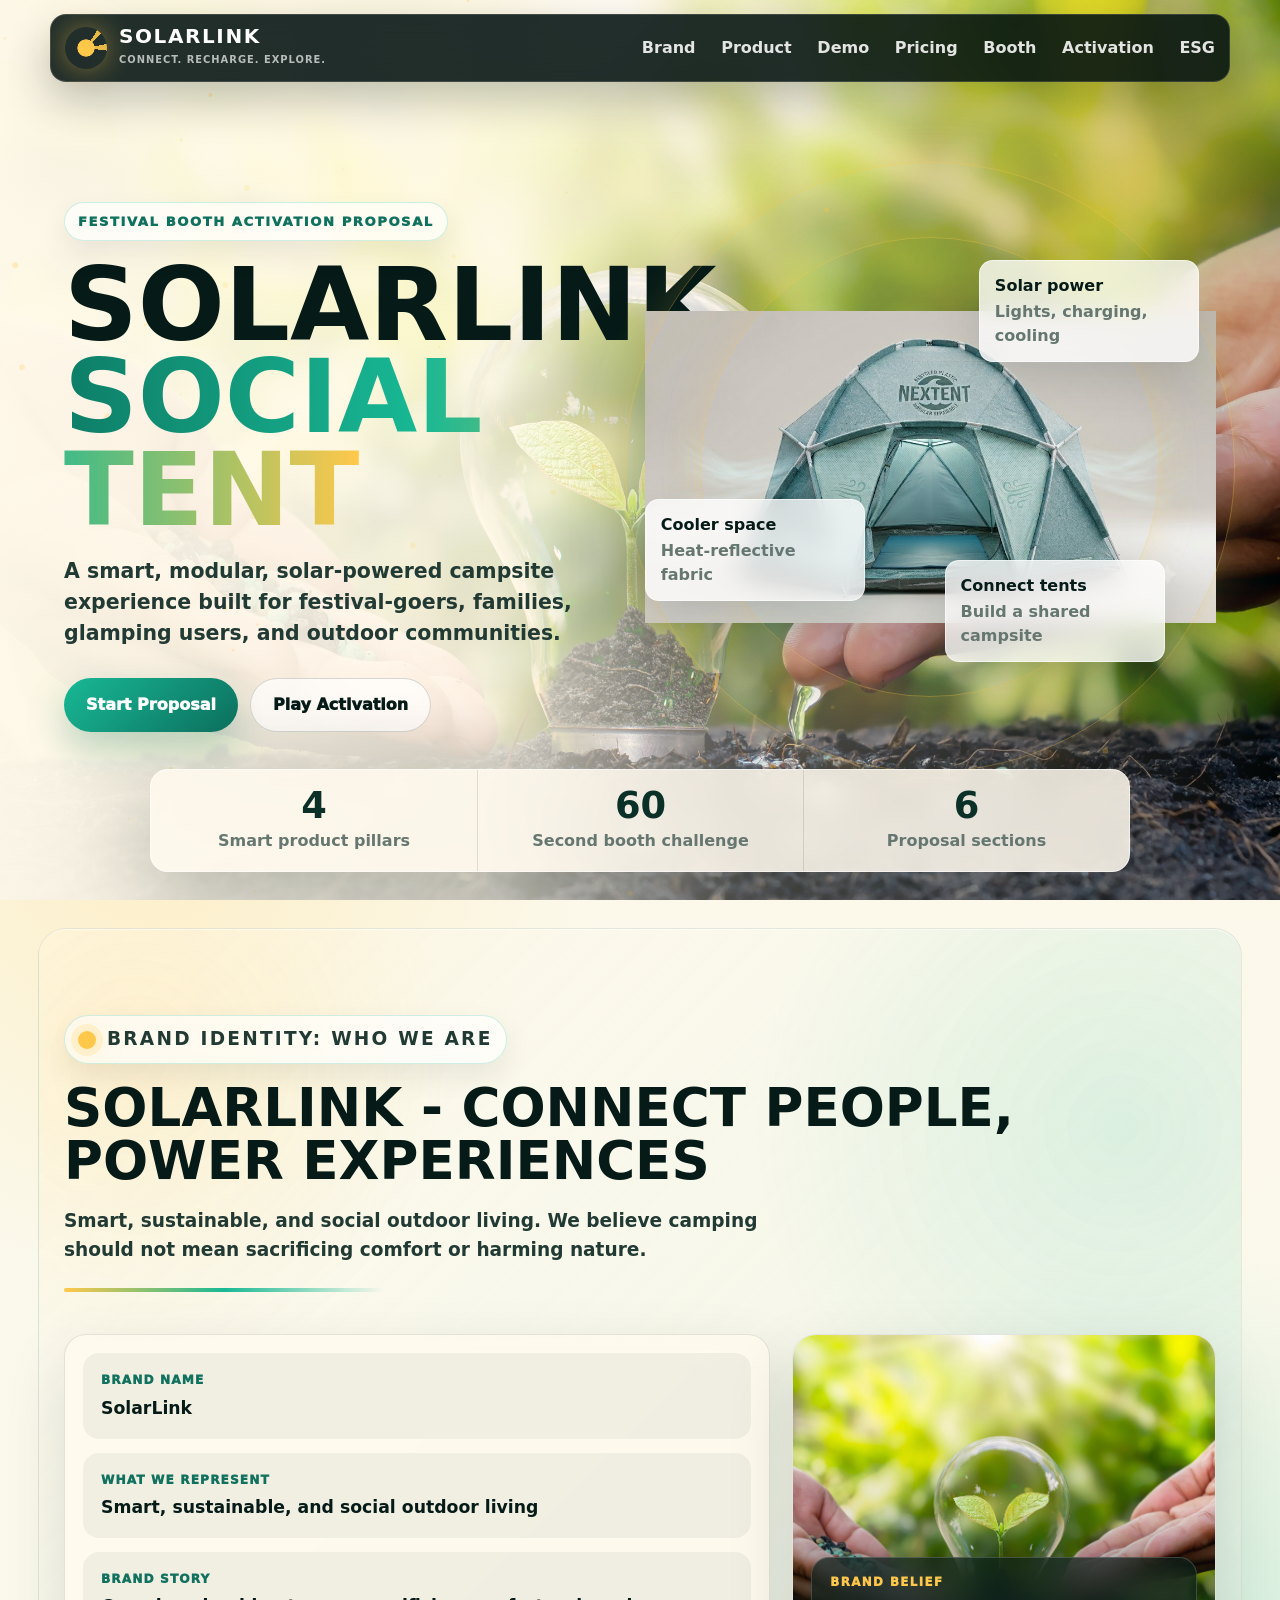
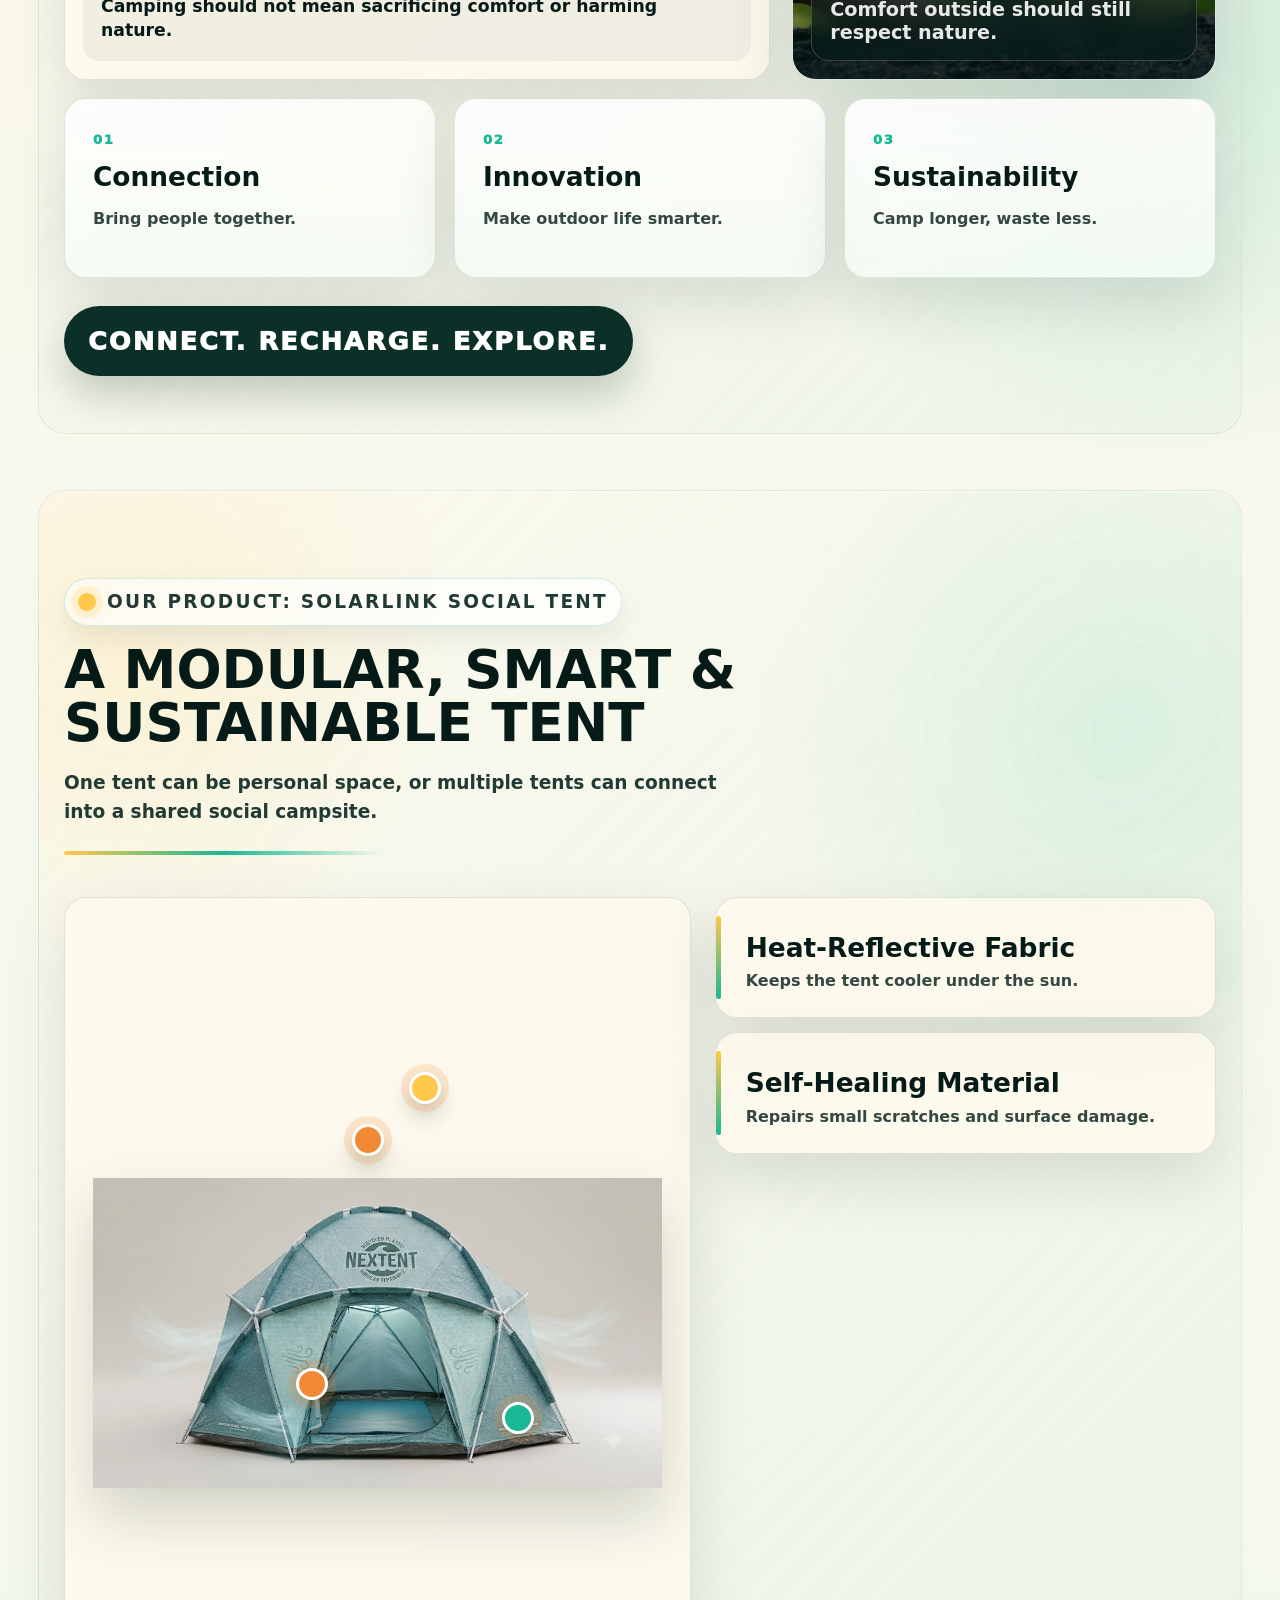
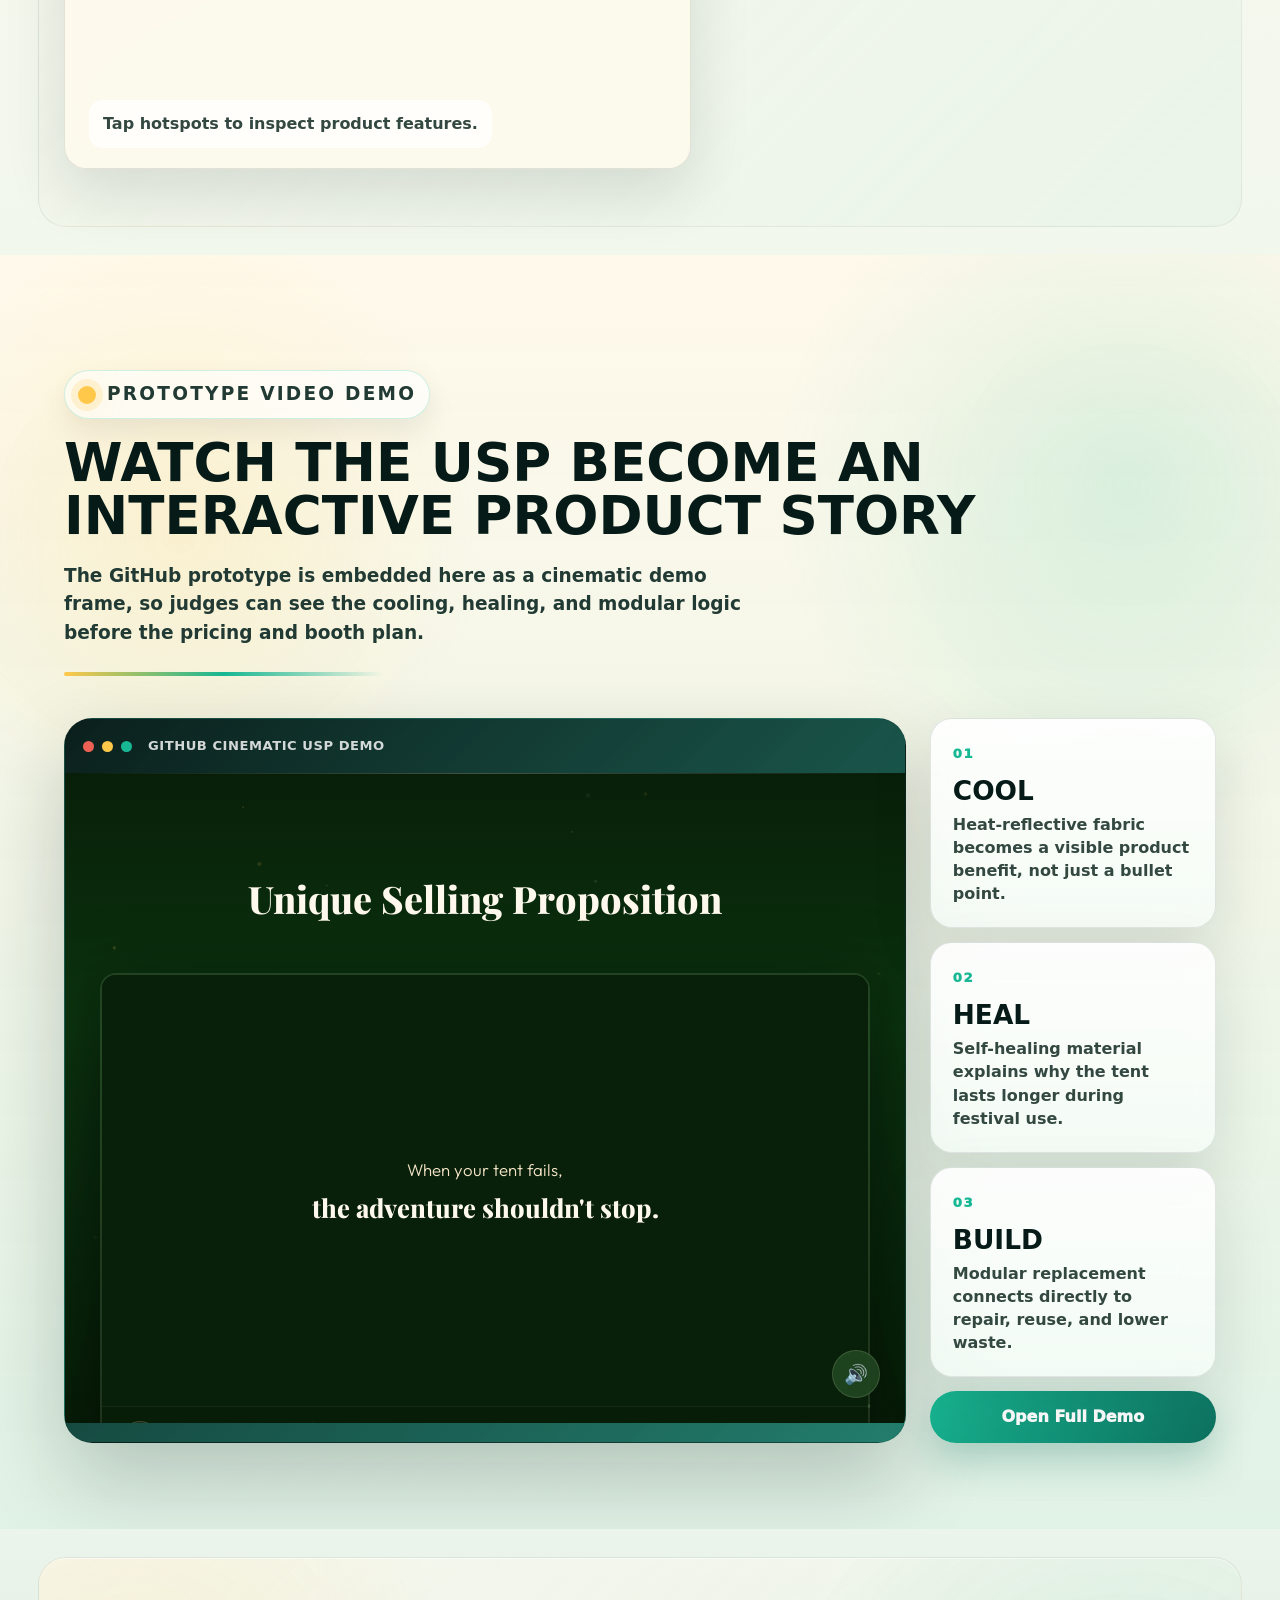
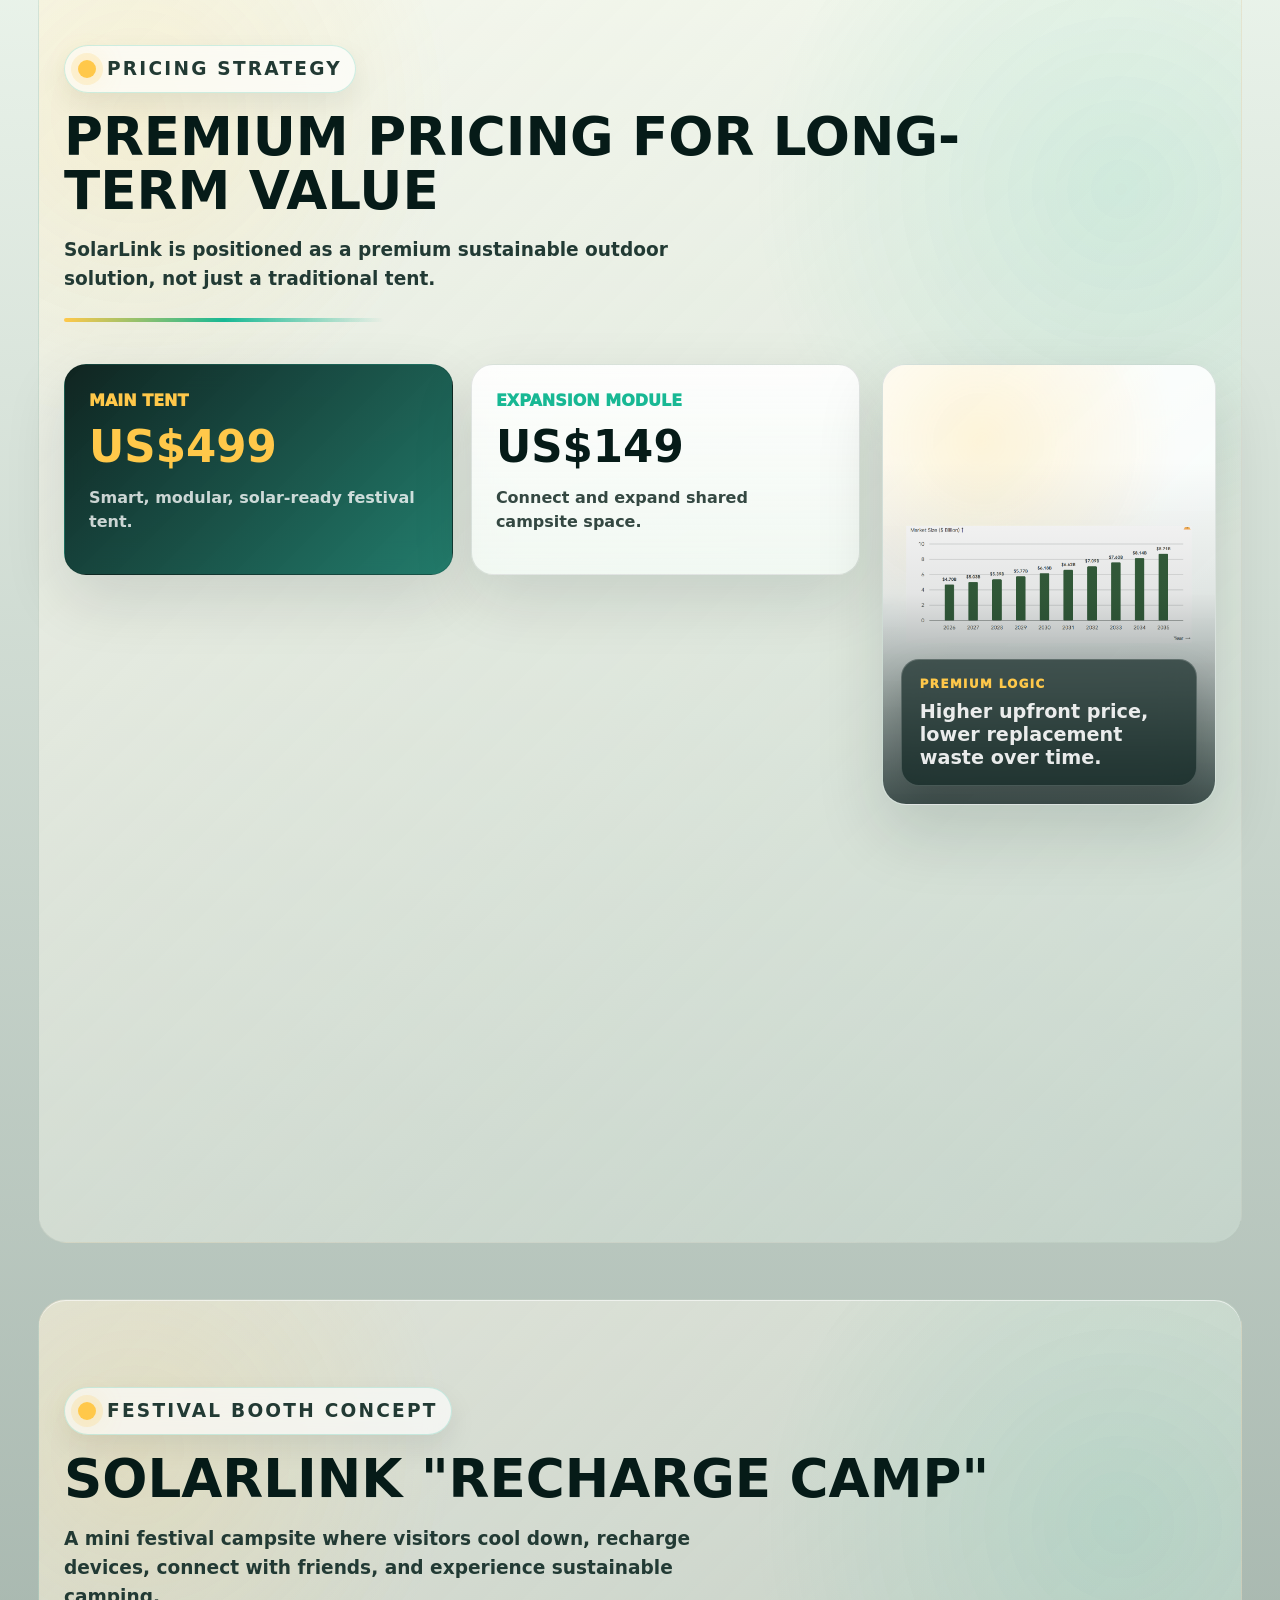
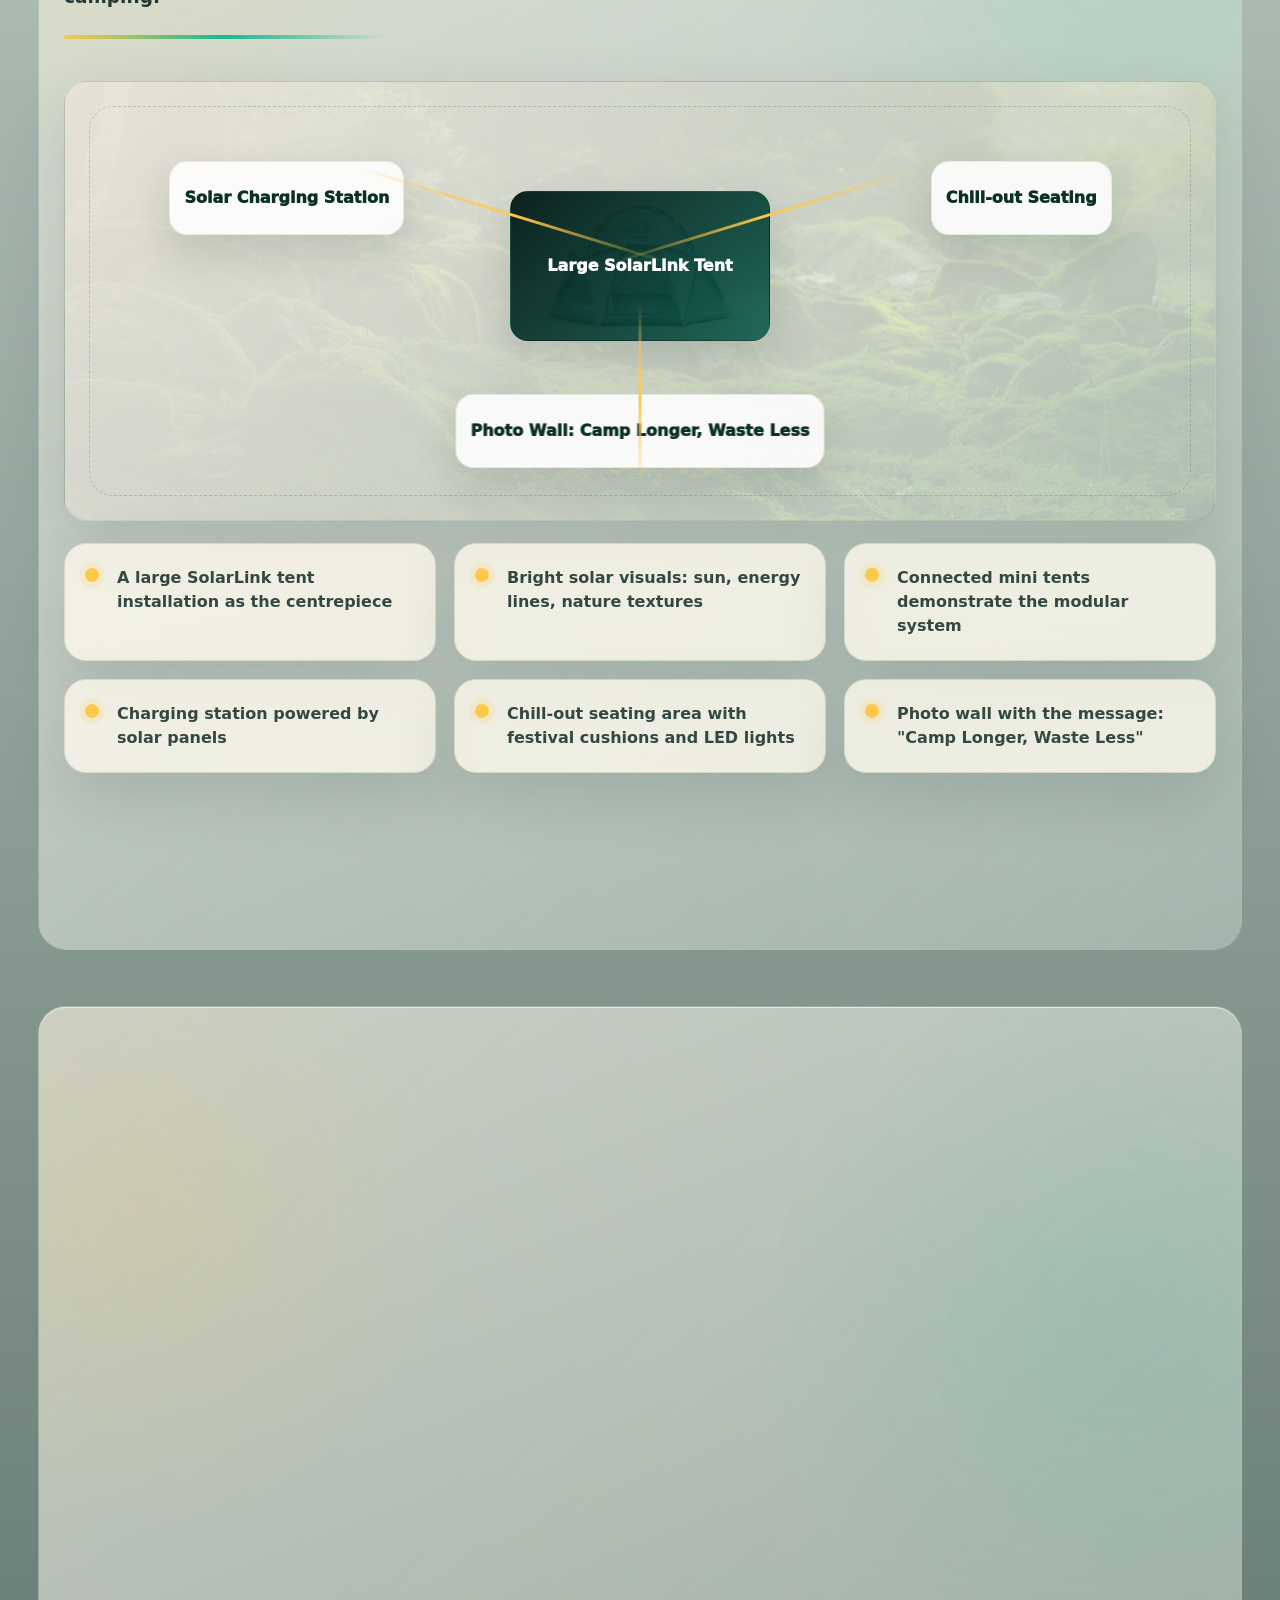
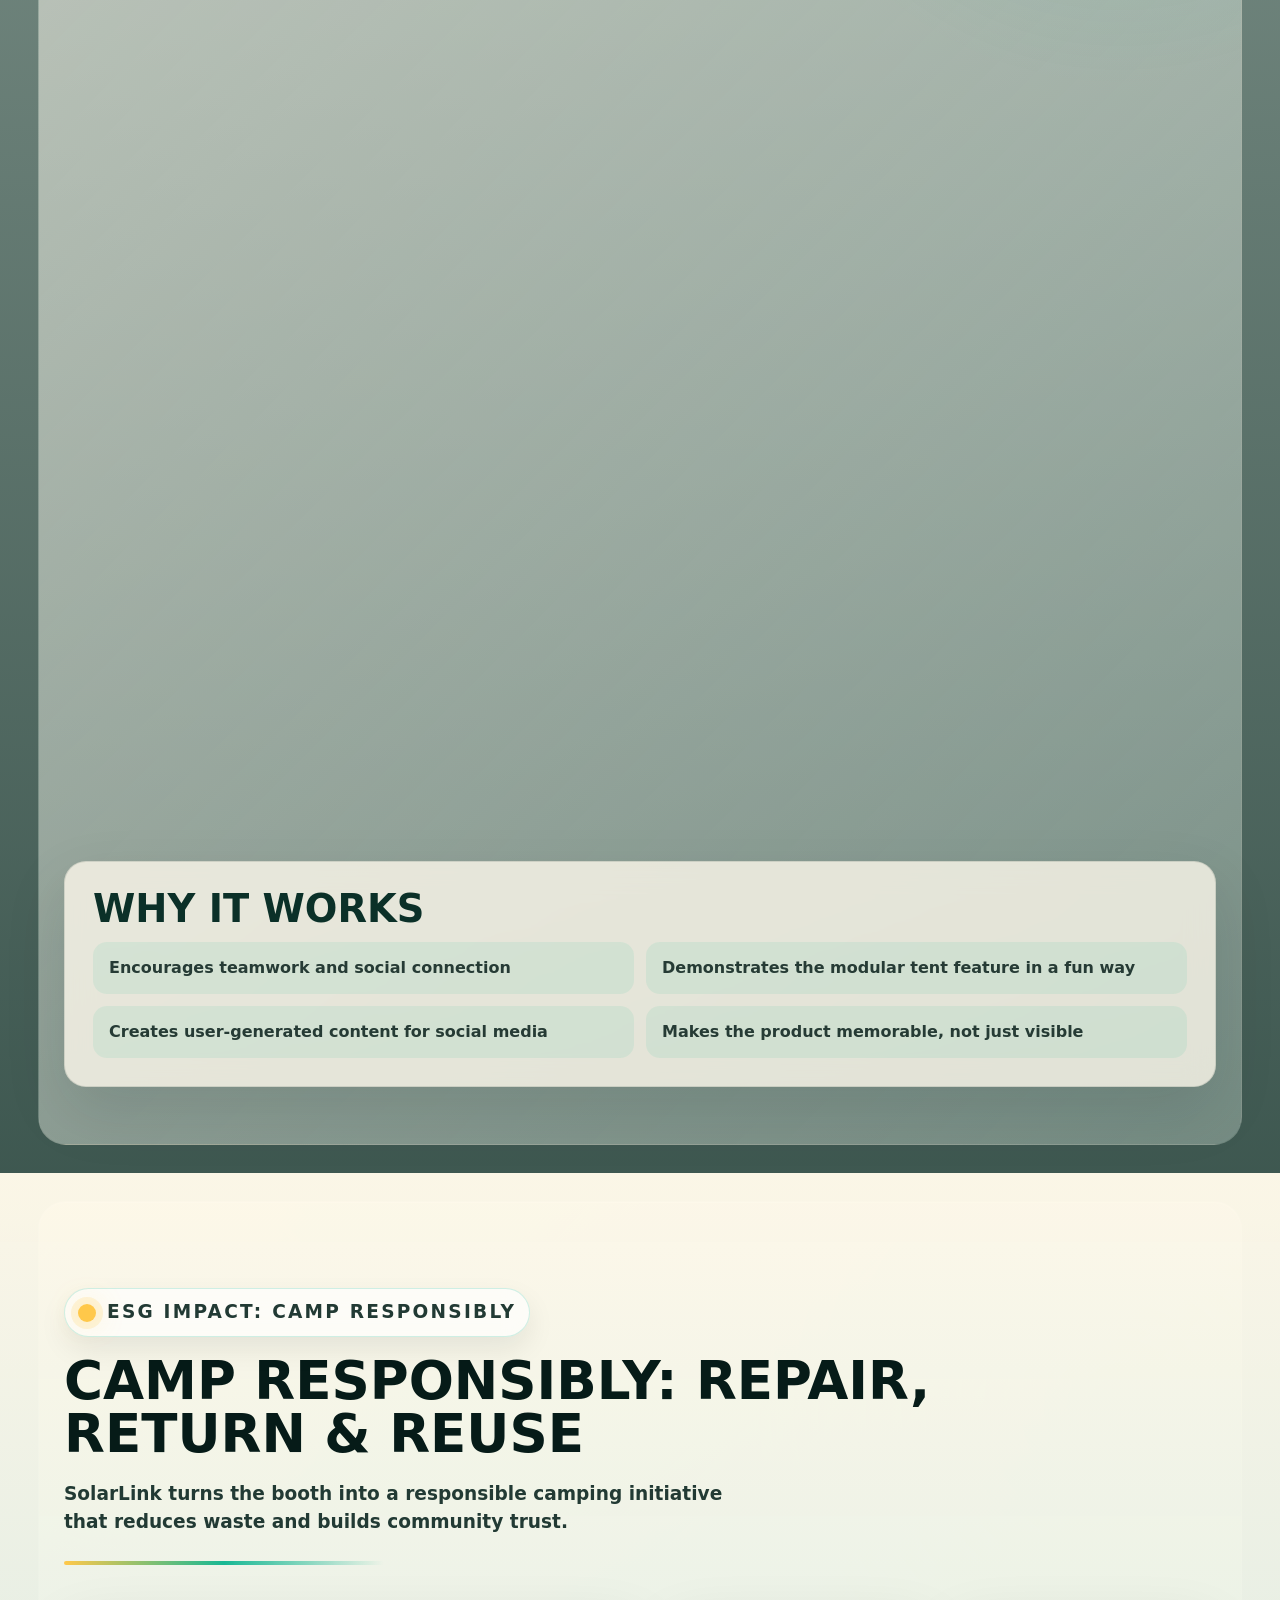
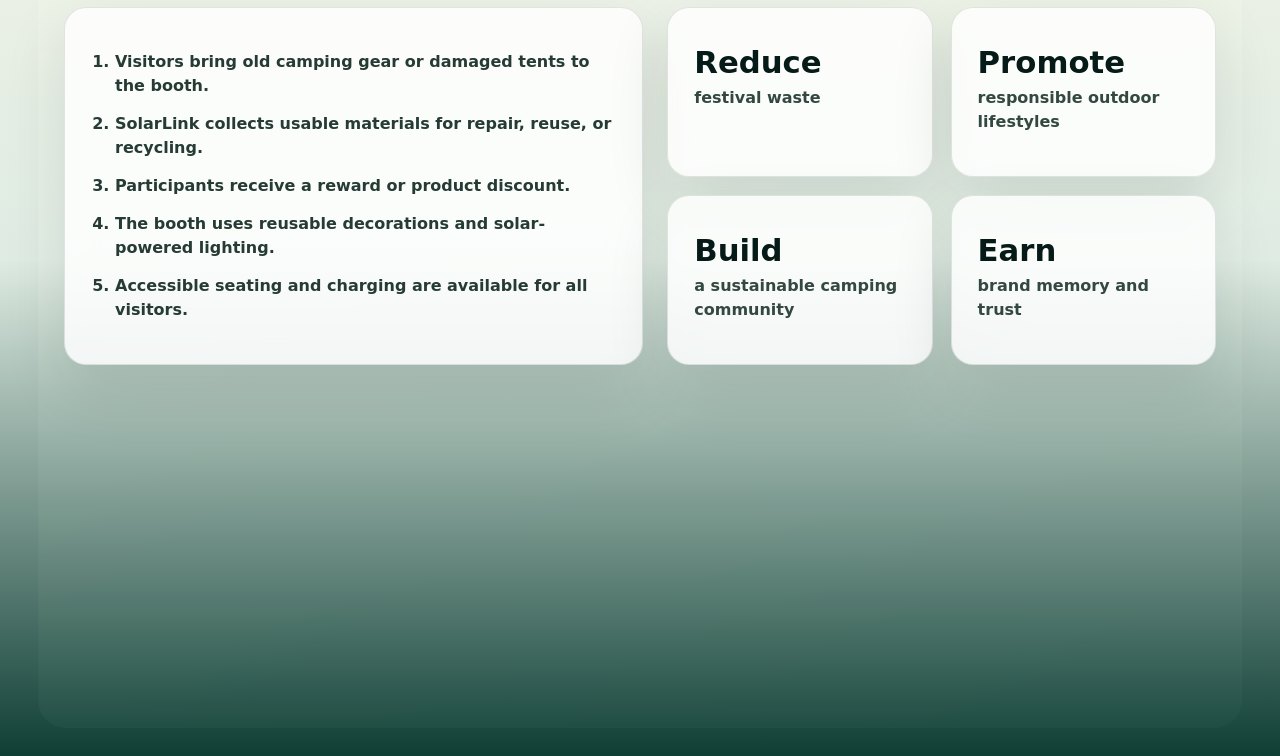
==== index.html @ 9a8213c4 "Initial SolarLink presentation site" ====
<!doctype html>
<html lang="en">
<head>
  <meta charset="UTF-8">
  <meta name="viewport" content="width=device-width, initial-scale=1.0">
  <title>SolarLink Social Tent | Festival Booth Activation Proposal</title>
  <link rel="stylesheet" href="solarlink.css">
</head>
<body>
  <canvas id="solarParticles" aria-hidden="true"></canvas>

  <header class="site-nav">
    <a class="brand" href="#hero" aria-label="SolarLink home">
      <span class="brand-mark" aria-hidden="true"></span>
      <span>
        <strong>SolarLink</strong>
        <small>Connect. Recharge. Explore.</small>
      </span>
    </a>
    <nav aria-label="Presentation sections">
      <a href="#brand">Brand</a>
      <a href="#product">Product</a>
      <a href="#demo">Demo</a>
      <a href="#pricing">Pricing</a>
      <a href="#booth">Booth</a>
      <a href="#activation">Activation</a>
      <a href="#impact">ESG</a>
    </nav>
  </header>

  <main>
    <section class="hero section-frame" id="hero">
      <div class="hero-bg" aria-hidden="true"></div>
      <div class="hero-content reveal">
        <p class="kicker">Festival Booth Activation Proposal</p>
        <h1>SOLARLINK<br><span>SOCIAL TENT</span></h1>
        <p class="hero-copy">A smart, modular, solar-powered campsite experience built for festival-goers, families, glamping users, and outdoor communities.</p>
        <div class="hero-actions">
          <a class="btn primary" href="#brand">Start Proposal</a>
          <a class="btn ghost" href="#activation">Play Activation</a>
        </div>
      </div>
      <div class="hero-visual reveal" aria-label="SolarLink tent visual">
        <img src="assets/nextent-hero.png" alt="Modular social tent">
        <div class="solar-ring ring-a"></div>
        <div class="solar-ring ring-b"></div>
        <div class="floating-card card-power"><strong>Solar power</strong><span>Lights, charging, cooling</span></div>
        <div class="floating-card card-social"><strong>Connect tents</strong><span>Build a shared campsite</span></div>
        <div class="floating-card card-cool"><strong>Cooler space</strong><span>Heat-reflective fabric</span></div>
      </div>
      <div class="hero-stats">
        <div><strong data-count="4">0</strong><span>Smart product pillars</span></div>
        <div><strong data-count="60">0</strong><span>Second booth challenge</span></div>
        <div><strong data-count="6">0</strong><span>Proposal sections</span></div>
      </div>
    </section>

    <section class="slide-section brand-section" id="brand">
      <div class="section-heading reveal">
        <p class="kicker">Brand Identity: Who We Are</p>
        <h2>SolarLink - Connect People, Power Experiences</h2>
        <p>Smart, sustainable, and social outdoor living. We believe camping should not mean sacrificing comfort or harming nature.</p>
      </div>
      <div class="brand-showcase">
        <div class="identity-panel glass-card reveal">
          <div><span>Brand name</span><strong>SolarLink</strong></div>
          <div><span>What we represent</span><strong>Smart, sustainable, and social outdoor living</strong></div>
          <div><span>Brand story</span><strong>Camping should not mean sacrificing comfort or harming nature.</strong></div>
        </div>
        <figure class="media-card brand-media reveal">
          <img src="assets/nextent-roadshow/image13.jpeg" alt="Hands holding a sustainable plant">
          <figcaption>
            <span>Brand belief</span>
            <strong>Comfort outside should still respect nature.</strong>
          </figcaption>
        </figure>
      </div>
      <div class="brand-grid">
        <article class="glass-card reveal">
          <span class="card-num">01</span>
          <h3>Connection</h3>
          <p>Bring people together.</p>
        </article>
        <article class="glass-card reveal">
          <span class="card-num">02</span>
          <h3>Innovation</h3>
          <p>Make outdoor life smarter.</p>
        </article>
        <article class="glass-card reveal">
          <span class="card-num">03</span>
          <h3>Sustainability</h3>
          <p>Camp longer, waste less.</p>
        </article>
      </div>
      <div class="tagline-band reveal">Connect. Recharge. Explore.</div>
    </section>

    <section class="slide-section product-section" id="product">
      <div class="section-heading reveal">
        <p class="kicker">Our Product: SolarLink Social Tent</p>
        <h2>A Modular, Smart & Sustainable Tent</h2>
        <p>One tent can be personal space, or multiple tents can connect into a shared social campsite.</p>
      </div>
      <div class="product-layout">
        <div class="product-visual glass-card reveal">
          <img src="assets/nextent-repair-system.png" alt="SolarLink social tent system">
          <button class="hotspot hot-fabric" type="button" data-tip="Heat-Reflective Fabric"></button>
          <button class="hotspot hot-solar" type="button" data-tip="Solar Energy System"></button>
          <button class="hotspot hot-module" type="button" data-tip="Modular Connection"></button>
          <button class="hotspot hot-heal" type="button" data-tip="Self-Healing Material"></button>
          <p class="hotspot-tip" id="hotspotTip">Tap hotspots to inspect product features.</p>
        </div>
        <div class="feature-stack">
          <article class="feature-card reveal"><strong>Heat-Reflective Fabric</strong><span>Keeps the tent cooler under the sun.</span></article>
          <article class="feature-card reveal"><strong>Self-Healing Material</strong><span>Repairs small scratches and surface damage.</span></article>
          <article class="feature-card reveal"><strong>Modular Design</strong><span>Users can connect tents and expand their space.</span></article>
          <article class="feature-card reveal"><strong>Solar Energy System</strong><span>Provides power for lights, charging, and cooling.</span></article>
          <article class="feature-card target reveal"><strong>Target customers</strong><span>Festival-goers, families, glamping users, and outdoor communities.</span></article>
          <article class="feature-card target reveal"><strong>How customers use it</strong><span>Campers can use one tent for personal space or connect multiple tents to create a shared social campsite.</span></article>
        </div>
      </div>
    </section>

    <section class="slide-section demo-section" id="demo">
      <div class="section-heading reveal">
        <p class="kicker">Prototype Video Demo</p>
        <h2>Watch the USP become an interactive product story</h2>
        <p>The GitHub prototype is embedded here as a cinematic demo frame, so judges can see the cooling, healing, and modular logic before the pricing and booth plan.</p>
      </div>
      <div class="demo-layout">
        <div class="demo-player glass-card reveal">
          <div class="demo-player-bar">
            <span></span>
            <span></span>
            <span></span>
            <strong>GitHub cinematic USP demo</strong>
          </div>
          <iframe
            src="assets/github-demo/build-nextent.html#usp"
            title="Interactive NEXTENT USP demo from GitHub prototype"
            loading="lazy"
            scrolling="no"
          ></iframe>
        </div>
        <div class="demo-notes reveal">
          <article class="glass-card">
            <span class="card-num">01</span>
            <h3>COOL</h3>
            <p>Heat-reflective fabric becomes a visible product benefit, not just a bullet point.</p>
          </article>
          <article class="glass-card">
            <span class="card-num">02</span>
            <h3>HEAL</h3>
            <p>Self-healing material explains why the tent lasts longer during festival use.</p>
          </article>
          <article class="glass-card">
            <span class="card-num">03</span>
            <h3>BUILD</h3>
            <p>Modular replacement connects directly to repair, reuse, and lower waste.</p>
          </article>
          <a class="btn primary demo-open" href="assets/github-demo/build-nextent.html#usp" target="_blank" rel="noreferrer">Open Full Demo</a>
        </div>
      </div>
    </section>

    <section class="slide-section pricing-section" id="pricing">
      <div class="section-heading reveal">
        <p class="kicker">Pricing Strategy</p>
        <h2>Premium Pricing for Long-Term Value</h2>
        <p>SolarLink is positioned as a premium sustainable outdoor solution, not just a traditional tent.</p>
      </div>
      <div class="pricing-showcase">
        <div class="pricing-grid">
          <article class="price-card main reveal"><span>Main Tent</span><strong>US$499</strong><p>Smart, modular, solar-ready festival tent.</p></article>
          <article class="price-card reveal"><span>Expansion Module</span><strong>US$149</strong><p>Connect and expand shared campsite space.</p></article>
          <article class="price-card reveal"><span>Solar Power Upgrade</span><strong>US$199</strong><p>Power lights, cooling, and charging moments.</p></article>
          <article class="price-card reveal"><span>Repair Kit</span><strong>US$29</strong><p>Replace small parts instead of the whole tent.</p></article>
        </div>
        <figure class="media-card pricing-media reveal">
          <img src="assets/nextent-roadshow/image19.png" alt="Outdoor market value chart">
          <figcaption>
            <span>Premium logic</span>
            <strong>Higher upfront price, lower replacement waste over time.</strong>
          </figcaption>
        </figure>
      </div>
      <div class="value-ribbon reveal">
        <div>Advanced solar technology</div>
        <div>Self-healing fabric</div>
        <div>Durable, repairable, expandable</div>
        <div>Lower long-term cost</div>
      </div>
      <div class="why-panel glass-card reveal">
        <h3>Why Premium Pricing?</h3>
        <ul>
          <li>Advanced solar technology and self-healing fabric</li>
          <li>Durable, repairable, and expandable design</li>
          <li>Lower long-term cost because customers do not need to replace the entire tent</li>
          <li>Positioned as a premium sustainable outdoor solution, not just a traditional tent</li>
        </ul>
      </div>
    </section>

    <section class="slide-section booth-section" id="booth">
      <div class="section-heading reveal">
        <p class="kicker">Festival Booth Concept</p>
        <h2>SOLARLINK "RECHARGE CAMP"</h2>
        <p>A mini festival campsite where visitors cool down, recharge devices, connect with friends, and experience sustainable camping.</p>
      </div>
      <div class="booth-map glass-card reveal">
        <div class="map-node tent-node">Large SolarLink Tent</div>
        <div class="map-node charge-node">Solar Charging Station</div>
        <div class="map-node chill-node">Chill-out Seating</div>
        <div class="map-node wall-node">Photo Wall: Camp Longer, Waste Less</div>
        <div class="energy-line line-1"></div>
        <div class="energy-line line-2"></div>
        <div class="energy-line line-3"></div>
      </div>
      <div class="booth-elements">
        <article class="mini-card reveal">A large SolarLink tent installation as the centrepiece</article>
        <article class="mini-card reveal">Bright solar visuals: sun, energy lines, nature textures</article>
        <article class="mini-card reveal">Connected mini tents demonstrate the modular system</article>
        <article class="mini-card reveal">Charging station powered by solar panels</article>
        <article class="mini-card reveal">Chill-out seating area with festival cushions and LED lights</article>
        <article class="mini-card reveal">Photo wall with the message: "Camp Longer, Waste Less"</article>
      </div>
      <p class="brand-connection reveal">Brand connection: the booth allows visitors to physically experience cooler space, solar power, modular connection, and sustainable design.</p>
    </section>

    <section class="slide-section activation-section" id="activation">
      <div class="section-heading reveal">
        <p class="kicker">Interactive Activation</p>
        <h2>Build Your Camp, Power Your Crew</h2>
        <p>Visitors team up, connect mini tent modules, and create the best social campsite layout in 60 seconds.</p>
      </div>
      <div class="activation-game glass-card reveal">
        <div class="game-left">
          <div class="timer-circle"><span id="challengeTimer">60</span><small>seconds</small></div>
          <button class="btn primary" type="button" id="startChallenge">Start Challenge</button>
          <p id="challengeStatus">Build a campsite layout before time runs out.</p>
        </div>
        <div class="camp-board" id="campBoard" aria-label="Camp build board">
          <button class="camp-module mod-a" type="button" data-module="Tent A">Tent A</button>
          <button class="camp-module mod-b" type="button" data-module="Tent B">Tent B</button>
          <button class="camp-module mod-c" type="button" data-module="Solar Hub">Solar Hub</button>
          <button class="camp-module mod-d" type="button" data-module="Social Lounge">Social Lounge</button>
        </div>
      </div>
      <div class="activation-proof-strip reveal">
        <figure class="media-card">
          <img src="assets/nextent-module-system.png" alt="Connected modular tent components">
          <figcaption>
            <span>Modular play</span>
            <strong>Visitors do not just hear the feature. They build it.</strong>
          </figcaption>
        </figure>
        <figure class="media-card">
          <img src="assets/nextent-roadshow/image23.jpeg" alt="Green outdoor camping environment">
          <figcaption>
            <span>Social camp</span>
            <strong>A shared layout makes connection visible and memorable.</strong>
          </figcaption>
        </figure>
      </div>
      <div class="reward-grid">
        <article class="reward-card reveal">Teams of 2-4 people receive mini tent modules</article>
        <article class="reward-card reveal">60 seconds to connect modules and build the best campsite</article>
        <article class="reward-card reveal">Visitors vote for the most creative campsite design</article>
        <article class="reward-card reveal">Reusable water bottle</article>
        <article class="reward-card reveal">Festival charging pass</article>
        <article class="reward-card reveal">Discount voucher</article>
        <article class="reward-card reveal">Photo opportunity inside the tent</article>
      </div>
      <div class="why-panel glass-card reveal">
        <h3>Why It Works</h3>
        <ul>
          <li>Encourages teamwork and social connection</li>
          <li>Demonstrates the modular tent feature in a fun way</li>
          <li>Creates user-generated content for social media</li>
          <li>Makes the product memorable, not just visible</li>
        </ul>
      </div>
    </section>

    <section class="slide-section impact-section" id="impact">
      <div class="section-heading reveal">
        <p class="kicker">ESG Impact: Camp Responsibly</p>
        <h2>Camp Responsibly: Repair, Return & Reuse</h2>
        <p>SolarLink turns the booth into a responsible camping initiative that reduces waste and builds community trust.</p>
      </div>
      <div class="impact-layout">
        <div class="impact-steps glass-card reveal">
          <ol>
            <li>Visitors bring old camping gear or damaged tents to the booth.</li>
            <li>SolarLink collects usable materials for repair, reuse, or recycling.</li>
            <li>Participants receive a reward or product discount.</li>
            <li>The booth uses reusable decorations and solar-powered lighting.</li>
            <li>Accessible seating and charging are available for all visitors.</li>
          </ol>
        </div>
        <div class="impact-metrics">
          <article class="metric-card reveal"><strong>Reduce</strong><span>festival waste</span></article>
          <article class="metric-card reveal"><strong>Promote</strong><span>responsible outdoor lifestyles</span></article>
          <article class="metric-card reveal"><strong>Build</strong><span>a sustainable camping community</span></article>
          <article class="metric-card reveal"><strong>Earn</strong><span>brand memory and trust</span></article>
        </div>
      </div>
      <div class="final-message-card reveal">
        <figure class="media-card impact-media">
          <img src="assets/nextent-roadshow/image16.png" alt="Festival camping waste illustration">
          <figcaption>
            <span>Waste problem</span>
            <strong>Repair, return, and reuse turns disposal into participation.</strong>
          </figcaption>
        </figure>
        <div class="final-message">
          <span>Final Message</span>
          <strong>SolarLink is not only a tent.</strong>
          <p>It is a smarter, greener way to experience festivals together.</p>
        </div>
      </div>
    </section>
  </main>

  <script src="solarlink.js"></script>
</body>
</html>
---- solarlink.css ----
:root {
  --ink: #061b18;
  --forest: #0b3028;
  --deep: #031210;
  --teal: #18b894;
  --mint: #a8f5d8;
  --solar: #ffc84a;
  --orange: #f28a35;
  --cream: #fff5df;
  --paper: rgba(255, 250, 238, 0.78);
  --white: #fff;
  --muted: #657770;
  --shadow: 0 30px 90px rgba(3, 18, 16, 0.26);
}

* { box-sizing: border-box; }

html { scroll-behavior: smooth; }

body {
  margin: 0;
  min-width: 320px;
  color: var(--ink);
  font-family: Inter, Outfit, ui-sans-serif, system-ui, -apple-system, BlinkMacSystemFont, "Segoe UI", sans-serif;
  background:
    radial-gradient(circle at 12% 8%, rgba(255, 200, 74, 0.22), transparent 28rem),
    radial-gradient(circle at 90% 16%, rgba(24, 184, 148, 0.2), transparent 26rem),
    linear-gradient(180deg, #fff9ea 0%, #eef7ee 45%, #102e27 100%);
  line-height: 1.5;
  overflow-x: hidden;
}

button, a { font: inherit; }
a { color: inherit; text-decoration: none; }
img { max-width: 100%; display: block; }

#solarParticles {
  position: fixed;
  inset: 0;
  z-index: -1;
  pointer-events: none;
}

.site-nav {
  position: fixed;
  z-index: 50;
  top: 14px;
  left: 50%;
  width: min(1180px, calc(100% - 28px));
  min-height: 68px;
  display: flex;
  align-items: center;
  justify-content: space-between;
  gap: 18px;
  padding: 10px 14px;
  border: 1px solid rgba(255, 255, 255, 0.14);
  border-radius: 16px;
  background: rgba(3, 18, 16, 0.88);
  box-shadow: 0 18px 44px rgba(3, 18, 16, 0.24);
  transform: translateX(-50%);
  backdrop-filter: blur(18px);
}

.brand {
  display: inline-flex;
  align-items: center;
  gap: 12px;
  color: var(--white);
}

.brand-mark {
  position: relative;
  width: 42px;
  height: 42px;
  border-radius: 999px;
  background:
    radial-gradient(circle at 50% 50%, var(--solar) 0 28%, transparent 30%),
    conic-gradient(from 0deg, transparent 0 9%, rgba(255, 200, 74, 0.9) 9% 13%, transparent 13% 22%, rgba(255, 200, 74, 0.9) 22% 27%, transparent 27% 100%);
  box-shadow: 0 0 28px rgba(255, 200, 74, 0.45);
}

.brand strong {
  display: block;
  font-size: 1.25rem;
  line-height: 1;
  letter-spacing: 0.08em;
  text-transform: uppercase;
}

.brand small {
  color: rgba(255, 255, 255, 0.68);
  font-size: 0.62rem;
  font-weight: 900;
  letter-spacing: 0.1em;
  text-transform: uppercase;
}

.site-nav nav {
  display: flex;
  align-items: center;
  gap: clamp(10px, 2vw, 26px);
  color: rgba(255, 255, 255, 0.88);
  font-weight: 850;
}

.site-nav nav a {
  transition: color 0.2s ease, transform 0.2s ease;
}

.site-nav nav a:hover {
  color: var(--solar);
  transform: translateY(-1px);
}

.section-frame,
.slide-section {
  position: relative;
  min-height: 100svh;
  padding: 112px clamp(20px, 5vw, 76px) 78px;
  overflow: hidden;
}

.hero {
  display: grid;
  grid-template-columns: minmax(0, 0.95fr) minmax(420px, 1.05fr);
  gap: clamp(26px, 5vw, 70px);
  align-items: center;
}

.hero-bg {
  position: absolute;
  inset: 0;
  z-index: -2;
  background:
    linear-gradient(90deg, rgba(255, 249, 234, 0.98) 0%, rgba(255, 249, 234, 0.86) 38%, rgba(255, 249, 234, 0.32) 58%, rgba(6, 27, 24, 0.18) 100%),
    radial-gradient(circle at 88% 20%, rgba(255, 200, 74, 0.55), transparent 17rem),
    url("assets/nextent-roadshow/image13.jpeg") center/cover;
}

.hero-content {
  max-width: 760px;
}

.kicker {
  display: inline-flex;
  margin: 0 0 18px;
  padding: 9px 13px;
  border: 1px solid rgba(24, 184, 148, 0.2);
  border-radius: 999px;
  background: rgba(255, 255, 255, 0.66);
  color: #0f715e;
  font-size: 0.82rem;
  font-weight: 950;
  letter-spacing: 0.12em;
  text-transform: uppercase;
  box-shadow: 0 12px 28px rgba(6, 27, 24, 0.08);
  backdrop-filter: blur(12px);
}

h1, h2 {
  margin: 0;
  color: var(--ink);
  font-size: clamp(3.5rem, 8vw, 8.5rem);
  line-height: 0.9;
  letter-spacing: 0;
  text-transform: uppercase;
}

h1 span,
.final-message {
  background: linear-gradient(90deg, #0e7e68, var(--teal), var(--solar));
  -webkit-background-clip: text;
  background-clip: text;
  color: transparent;
}

.hero-copy,
.section-heading p {
  max-width: 760px;
  color: #223a34;
  font-size: clamp(1.05rem, 1.8vw, 1.28rem);
  font-weight: 680;
}

.hero-actions {
  display: flex;
  flex-wrap: wrap;
  gap: 12px;
  margin-top: 30px;
}

.btn {
  display: inline-flex;
  align-items: center;
  justify-content: center;
  min-height: 52px;
  padding: 14px 22px;
  border: 0;
  border-radius: 999px;
  cursor: pointer;
  font-weight: 950;
  transition: transform 0.2s ease, box-shadow 0.2s ease;
}

.btn:hover { transform: translateY(-2px); }

.primary {
  background: linear-gradient(135deg, var(--teal), #0d705f);
  color: var(--white);
  box-shadow: 0 18px 38px rgba(13, 112, 95, 0.28);
}

.ghost {
  border: 1px solid rgba(6, 27, 24, 0.16);
  background: rgba(255, 255, 255, 0.68);
  color: var(--ink);
}

.hero-visual {
  position: relative;
  min-height: 610px;
  display: grid;
  place-items: center;
}

.hero-visual img {
  width: min(760px, 112%);
  filter: drop-shadow(0 40px 36px rgba(6, 27, 24, 0.22));
}

.solar-ring {
  position: absolute;
  border-radius: 999px;
  border: 1px solid rgba(255, 200, 74, 0.32);
  box-shadow: 0 0 42px rgba(255, 200, 74, 0.18);
  animation: spin 18s linear infinite;
}

.ring-a { width: 460px; height: 460px; }
.ring-b { width: 610px; height: 610px; animation-direction: reverse; }

@keyframes spin { to { transform: rotate(360deg); } }

.floating-card {
  position: absolute;
  z-index: 3;
  display: grid;
  gap: 2px;
  max-width: 220px;
  padding: 13px 15px;
  border: 1px solid rgba(255, 255, 255, 0.58);
  border-radius: 14px;
  background: rgba(255, 255, 255, 0.78);
  box-shadow: 0 18px 48px rgba(6, 27, 24, 0.14);
  backdrop-filter: blur(12px);
}

.floating-card span { color: var(--muted); font-weight: 650; }
.card-power { top: 16%; right: 3%; }
.card-social { bottom: 18%; right: 9%; }
.card-cool { left: 0; bottom: 28%; }

.hero-stats {
  position: absolute;
  left: 50%;
  bottom: 28px;
  display: grid;
  grid-template-columns: repeat(3, minmax(0, 1fr));
  width: min(980px, calc(100% - 44px));
  border: 1px solid rgba(255, 255, 255, 0.58);
  border-radius: 18px;
  background: rgba(255, 250, 238, 0.86);
  box-shadow: var(--shadow);
  transform: translateX(-50%);
  backdrop-filter: blur(12px);
}

.hero-stats div {
  display: grid;
  gap: 4px;
  padding: 18px;
  text-align: center;
}

.hero-stats div + div { border-left: 1px solid rgba(6, 27, 24, 0.12); }
.hero-stats strong { color: var(--forest); font-size: 2.3rem; line-height: 1; }
.hero-stats span { color: var(--muted); font-weight: 750; }

.section-heading {
  max-width: 1080px;
  margin-bottom: 34px;
}

.section-heading h2 {
  max-width: 1100px;
  font-size: clamp(2.8rem, 6.3vw, 6.7rem);
}

.glass-card,
.feature-card,
.price-card,
.mini-card,
.reward-card,
.metric-card {
  border: 1px solid rgba(6, 27, 24, 0.11);
  border-radius: 18px;
  background: var(--paper);
  box-shadow: 0 24px 62px rgba(6, 27, 24, 0.12);
  backdrop-filter: blur(14px);
}

.brand-grid,
.pricing-grid,
.booth-elements,
.reward-grid,
.impact-metrics {
  display: grid;
  gap: 18px;
}

.brand-grid { grid-template-columns: repeat(3, 1fr); }
.pricing-grid { grid-template-columns: repeat(4, 1fr); }
.booth-elements, .reward-grid { grid-template-columns: repeat(3, 1fr); }
.impact-metrics { grid-template-columns: repeat(2, 1fr); }

.glass-card {
  padding: 28px;
}

.card-num {
  color: var(--teal);
  font-size: 0.82rem;
  font-weight: 950;
  letter-spacing: 0.12em;
}

.glass-card h3,
.feature-card strong,
.price-card strong,
.metric-card strong {
  display: block;
  margin: 12px 0 8px;
  color: var(--ink);
  font-size: 1.65rem;
  line-height: 1.05;
}

.glass-card p,
.feature-card span,
.price-card p,
.metric-card span,
.mini-card,
.reward-card {
  color: #344842;
  font-weight: 660;
}

.tagline-band {
  width: fit-content;
  margin-top: 28px;
  padding: 16px 24px;
  border-radius: 999px;
  background: var(--forest);
  color: var(--white);
  font-size: clamp(1.2rem, 2vw, 1.7rem);
  font-weight: 950;
  letter-spacing: 0.08em;
  text-transform: uppercase;
  box-shadow: 0 18px 42px rgba(6, 27, 24, 0.22);
}

.product-layout,
.impact-layout {
  display: grid;
  grid-template-columns: minmax(360px, 1fr) minmax(320px, 0.8fr);
  gap: 24px;
  align-items: stretch;
}

.product-visual {
  position: relative;
  min-height: 560px;
  display: grid;
  place-items: center;
  overflow: hidden;
}

.product-visual img {
  width: min(680px, 100%);
  filter: drop-shadow(0 28px 30px rgba(6, 27, 24, 0.18));
}

.hotspot {
  position: absolute;
  width: 32px;
  height: 32px;
  border: 3px solid var(--white);
  border-radius: 999px;
  background: var(--orange);
  box-shadow: 0 0 0 8px rgba(242, 138, 53, 0.18), 0 12px 22px rgba(6, 27, 24, 0.22);
  cursor: pointer;
}

.hot-fabric { left: 46%; top: 26%; }
.hot-solar { left: 55%; top: 20%; background: var(--solar); }
.hot-module { left: 70%; top: 58%; background: var(--teal); }
.hot-heal { left: 37%; top: 54%; }

.hotspot-tip {
  position: absolute;
  left: 24px;
  bottom: 20px;
  margin: 0;
  padding: 12px 14px;
  border-radius: 14px;
  background: rgba(255, 255, 255, 0.74);
  color: var(--forest);
  font-weight: 850;
}

.feature-stack {
  display: grid;
  gap: 14px;
}

.feature-card {
  padding: 22px;
}

.price-card {
  min-height: 230px;
  padding: 24px;
}

.price-card span {
  color: var(--teal);
  font-weight: 950;
  text-transform: uppercase;
}

.price-card strong {
  font-size: 2.8rem;
}

.price-card.main {
  background:
    linear-gradient(135deg, rgba(6, 27, 24, 0.96), rgba(13, 112, 95, 0.9));
  color: var(--white);
}

.price-card.main strong,
.price-card.main span {
  color: var(--solar);
}

.price-card.main p {
  color: rgba(255, 255, 255, 0.78);
}

.value-ribbon {
  display: grid;
  grid-template-columns: repeat(4, 1fr);
  gap: 1px;
  margin-top: 22px;
  overflow: hidden;
  border-radius: 16px;
  background: rgba(6, 27, 24, 0.12);
}

.value-ribbon div {
  padding: 18px;
  background: var(--forest);
  color: var(--white);
  font-weight: 850;
  text-align: center;
}

.booth-map {
  position: relative;
  min-height: 520px;
  margin-bottom: 22px;
  background:
    radial-gradient(circle at 50% 50%, rgba(255, 200, 74, 0.18), transparent 22rem),
    linear-gradient(135deg, rgba(255, 255, 255, 0.78), rgba(218, 238, 226, 0.78));
}

.map-node {
  position: absolute;
  display: grid;
  place-items: center;
  min-width: 180px;
  min-height: 74px;
  padding: 14px;
  border-radius: 18px;
  background: rgba(255, 255, 255, 0.88);
  color: var(--forest);
  font-weight: 950;
  text-align: center;
  box-shadow: 0 18px 42px rgba(6, 27, 24, 0.14);
}

.tent-node { left: 50%; top: 42%; transform: translate(-50%, -50%); min-width: 260px; min-height: 150px; background: var(--forest); color: var(--white); }
.charge-node { left: 9%; top: 18%; }
.chill-node { right: 9%; top: 18%; }
.wall-node { left: 50%; bottom: 12%; transform: translateX(-50%); }

.energy-line {
  position: absolute;
  height: 3px;
  border-radius: 999px;
  background: linear-gradient(90deg, transparent, var(--solar), transparent);
  animation: pulseLine 1.8s ease-in-out infinite;
}

.line-1 { left: 25%; top: 30%; width: 28%; transform: rotate(17deg); }
.line-2 { right: 25%; top: 30%; width: 28%; transform: rotate(-17deg); }
.line-3 { left: 42%; bottom: 28%; width: 16%; transform: rotate(90deg); }

@keyframes pulseLine { 50% { opacity: 0.35; } }

.mini-card,
.reward-card {
  padding: 20px;
}

.activation-game {
  display: grid;
  grid-template-columns: 280px 1fr;
  gap: 24px;
  padding: 24px;
}

.game-left {
  display: grid;
  align-content: center;
  gap: 16px;
}

.timer-circle {
  display: grid;
  place-items: center;
  width: 180px;
  height: 180px;
  margin: 0 auto;
  border-radius: 999px;
  background: conic-gradient(var(--solar) var(--progress, 100%), rgba(6, 27, 24, 0.1) 0);
  box-shadow: 0 18px 42px rgba(6, 27, 24, 0.14);
}

.timer-circle span {
  font-size: 4rem;
  font-weight: 950;
  line-height: 0.8;
}

.timer-circle small {
  color: var(--muted);
  font-weight: 850;
}

.camp-board {
  position: relative;
  min-height: 420px;
  border-radius: 20px;
  background:
    linear-gradient(180deg, rgba(255, 255, 255, 0.6), rgba(217, 239, 226, 0.8)),
    radial-gradient(circle at center, rgba(24, 184, 148, 0.18), transparent 18rem);
  overflow: hidden;
}

.camp-module {
  position: absolute;
  width: 150px;
  height: 88px;
  border: 1px solid rgba(6, 27, 24, 0.12);
  border-radius: 18px;
  background: var(--white);
  color: var(--forest);
  cursor: pointer;
  font-weight: 950;
  box-shadow: 0 14px 32px rgba(6, 27, 24, 0.12);
  transition: transform 0.22s ease, background 0.22s ease;
}

.camp-module:hover,
.camp-module.is-connected {
  background: var(--solar);
  transform: translateY(-4px) scale(1.03);
}

.mod-a { left: 12%; top: 18%; }
.mod-b { right: 14%; top: 20%; }
.mod-c { left: 41%; top: 42%; }
.mod-d { left: 28%; bottom: 16%; width: 220px; }

.impact-steps {
  padding: 28px;
}

.impact-steps ol {
  margin: 0;
  padding-left: 22px;
}

.impact-steps li {
  margin: 14px 0;
  color: #263b35;
  font-weight: 720;
}

.metric-card {
  padding: 26px;
}

.final-message {
  max-width: 1100px;
  margin-top: 44px;
  font-size: clamp(2.2rem, 5vw, 5.4rem);
  font-weight: 950;
  line-height: 0.98;
  text-transform: uppercase;
}

.reveal {
  opacity: 0;
  transform: translateY(28px);
  transition: opacity 0.7s ease, transform 0.7s ease;
}

.reveal.is-visible {
  opacity: 1;
  transform: translateY(0);
}

@media (max-width: 1050px) {
  .site-nav nav { display: none; }
  .hero,
  .product-layout,
  .activation-game,
  .impact-layout {
    grid-template-columns: 1fr;
  }
  .hero-visual { min-height: 440px; }
  .brand-grid,
  .pricing-grid,
  .booth-elements,
  .reward-grid,
  .value-ribbon {
    grid-template-columns: repeat(2, 1fr);
  }
}

@media (max-width: 680px) {
  .section-frame,
  .slide-section {
    padding: 96px 18px 58px;
  }
  h1, h2 { font-size: clamp(2.9rem, 15vw, 4.6rem); }
  .hero-stats,
  .brand-grid,
  .pricing-grid,
  .booth-elements,
  .reward-grid,
  .impact-metrics,
  .value-ribbon {
    grid-template-columns: 1fr;
  }
  .hero-stats {
    position: relative;
    left: auto;
    bottom: auto;
    margin-top: 28px;
    transform: none;
  }
  .hero-stats div + div { border-left: 0; border-top: 1px solid rgba(6, 27, 24, 0.12); }
  .floating-card { display: none; }
  .product-visual,
  .booth-map,
  .camp-board { min-height: 360px; }
  .camp-module { position: static; width: 100%; margin: 10px; }
  .camp-board { display: grid; align-content: center; padding: 12px; }
}

/* Premium polish overrides */
body::before {
  position: fixed;
  inset: 0;
  z-index: -2;
  content: "";
  background:
    linear-gradient(rgba(6, 27, 24, 0.04) 1px, transparent 1px),
    linear-gradient(90deg, rgba(6, 27, 24, 0.04) 1px, transparent 1px);
  background-size: 52px 52px;
  mask-image: linear-gradient(180deg, transparent, #000 12%, #000 82%, transparent);
}

.slide-section::before {
  position: absolute;
  inset: 28px clamp(12px, 3vw, 42px);
  z-index: -1;
  content: "";
  border: 1px solid rgba(6, 27, 24, 0.07);
  border-radius: 28px;
  background:
    radial-gradient(circle at 8% 12%, rgba(255, 200, 74, 0.16), transparent 22rem),
    radial-gradient(circle at 90% 18%, rgba(24, 184, 148, 0.13), transparent 24rem),
    rgba(255, 250, 238, 0.34);
  box-shadow: inset 0 1px 0 rgba(255, 255, 255, 0.58);
}

.section-heading .kicker {
  position: relative;
  padding-left: 42px;
}

.section-heading .kicker::before {
  position: absolute;
  left: 13px;
  top: 50%;
  width: 18px;
  height: 18px;
  content: "";
  border-radius: 999px;
  background: var(--solar);
  box-shadow: 0 0 0 7px rgba(255, 200, 74, 0.18), 0 0 28px rgba(255, 200, 74, 0.36);
  transform: translateY(-50%);
}

.section-heading::after {
  display: block;
  width: min(320px, 44vw);
  height: 4px;
  margin-top: 24px;
  content: "";
  border-radius: 999px;
  background: linear-gradient(90deg, var(--solar), var(--teal), transparent);
}

.glass-card,
.feature-card,
.price-card,
.mini-card,
.reward-card,
.metric-card {
  border-radius: 22px;
  transition: transform 0.22s ease, box-shadow 0.22s ease, border-color 0.22s ease;
}

.glass-card:hover,
.feature-card:hover,
.price-card:hover,
.mini-card:hover,
.reward-card:hover,
.metric-card:hover {
  border-color: rgba(24, 184, 148, 0.24);
  box-shadow: 0 34px 74px rgba(6, 27, 24, 0.16);
  transform: translateY(-4px);
}

.identity-panel {
  display: grid;
  grid-template-columns: 0.8fr 1.2fr 1.3fr;
  gap: 14px;
  margin-bottom: 18px;
  padding: 18px;
}

.identity-panel div {
  padding: 18px;
  border-radius: 16px;
  background: rgba(6, 27, 24, 0.05);
}

.identity-panel span {
  display: block;
  margin-bottom: 7px;
  color: #0f715e;
  font-size: 0.76rem;
  font-weight: 950;
  letter-spacing: 0.09em;
  text-transform: uppercase;
}

.identity-panel strong {
  color: var(--ink);
  font-size: 1.08rem;
  line-height: 1.22;
}

.feature-card {
  position: relative;
  min-height: 116px;
  overflow: hidden;
  padding: 24px 24px 24px 30px;
}

.feature-card::before {
  position: absolute;
  left: 0;
  top: 18px;
  bottom: 18px;
  width: 5px;
  content: "";
  border-radius: 999px;
  background: linear-gradient(180deg, var(--solar), var(--teal));
}

.feature-card.target {
  background: linear-gradient(135deg, rgba(6, 27, 24, 0.94), rgba(13, 112, 95, 0.88));
}

.feature-card.target strong {
  color: var(--solar);
}

.feature-card.target span {
  color: rgba(255, 255, 255, 0.78);
}

.why-panel {
  margin-top: 24px;
  padding: 28px;
}

.why-panel h3 {
  margin: 0 0 14px;
  color: var(--forest);
  font-size: clamp(1.6rem, 3vw, 2.4rem);
  line-height: 1;
  text-transform: uppercase;
}

.why-panel ul {
  display: grid;
  grid-template-columns: repeat(2, minmax(0, 1fr));
  gap: 12px;
  margin: 0;
  padding: 0;
  list-style: none;
}

.why-panel li {
  padding: 14px 16px;
  border-radius: 14px;
  background: rgba(24, 184, 148, 0.09);
  color: #263b35;
  font-weight: 720;
}

.booth-map::before {
  position: absolute;
  inset: 24px;
  content: "";
  border: 1px dashed rgba(13, 112, 95, 0.24);
  border-radius: 24px;
  pointer-events: none;
}

.mini-card,
.reward-card {
  position: relative;
  padding: 22px 22px 22px 52px;
  font-weight: 780;
}

.mini-card::before,
.reward-card::before {
  position: absolute;
  left: 20px;
  top: 24px;
  width: 14px;
  height: 14px;
  content: "";
  border-radius: 999px;
  background: var(--solar);
  box-shadow: 0 0 0 6px rgba(255, 200, 74, 0.15);
}

.brand-connection {
  max-width: 980px;
  margin: 24px 0 0;
  padding: 22px 26px;
  border-left: 6px solid var(--solar);
  border-radius: 18px;
  background: rgba(6, 27, 24, 0.88);
  color: rgba(255, 255, 255, 0.84);
  font-size: 1.06rem;
  font-weight: 760;
  box-shadow: 0 24px 58px rgba(6, 27, 24, 0.18);
}

.activation-game {
  position: relative;
  overflow: hidden;
}

.activation-game::before {
  position: absolute;
  inset: 0;
  content: "";
  background:
    radial-gradient(circle at 70% 30%, rgba(255, 200, 74, 0.14), transparent 18rem),
    radial-gradient(circle at 30% 70%, rgba(24, 184, 148, 0.13), transparent 18rem);
  pointer-events: none;
}

.activation-game > * {
  position: relative;
  z-index: 1;
}

.camp-board::before,
.camp-board::after {
  position: absolute;
  content: "";
  border-radius: 999px;
  background: rgba(255, 200, 74, 0.18);
  pointer-events: none;
}

.camp-board::before {
  left: 18%;
  top: 24%;
  width: 64%;
  height: 3px;
  transform: rotate(18deg);
}

.camp-board::after {
  left: 26%;
  bottom: 27%;
  width: 48%;
  height: 3px;
  transform: rotate(-14deg);
}

.impact-section {
  background:
    radial-gradient(circle at 16% 15%, rgba(255, 200, 74, 0.12), transparent 22rem),
    linear-gradient(180deg, rgba(255, 249, 234, 0.98), rgba(11, 48, 40, 0.96));
}

@media (max-width: 1050px) {
  .identity-panel {
    grid-template-columns: 1fr;
  }
}

@media (max-width: 680px) {
  .identity-panel {
    grid-template-columns: 1fr;
  }

  .why-panel ul {
    grid-template-columns: 1fr;
  }
}

/* ========================= SOLARLINK SECTION POLISH ========================= */

.slide-section {
  padding-top: clamp(88px, 9vw, 116px);
  padding-bottom: clamp(58px, 7vw, 86px);
  scroll-margin-top: 96px;
}

.slide-section::before {
  background:
    radial-gradient(circle at 8% 12%, rgba(255, 200, 74, 0.14), transparent 20rem),
    radial-gradient(circle at 90% 18%, rgba(24, 184, 148, 0.12), transparent 23rem),
    linear-gradient(135deg, rgba(255, 250, 238, 0.58), rgba(221, 239, 228, 0.34));
}

.section-heading {
  max-width: 980px;
  margin-bottom: clamp(24px, 4vw, 42px);
}

.section-heading h2 {
  max-width: 980px;
  font-size: clamp(2.05rem, 4.15vw, 4.45rem);
  line-height: 1;
}

.section-heading p {
  max-width: 700px;
  font-size: clamp(1rem, 1.45vw, 1.18rem);
  line-height: 1.55;
}

.brand-showcase,
.pricing-showcase,
.activation-proof-strip,
.final-message-card {
  display: grid;
  gap: 22px;
}

.brand-showcase {
  grid-template-columns: minmax(0, 1.2fr) minmax(300px, 0.72fr);
  align-items: stretch;
  margin-bottom: 18px;
}

.brand-showcase .identity-panel {
  grid-template-columns: 1fr;
  margin-bottom: 0;
}

.media-card {
  position: relative;
  min-height: 230px;
  margin: 0;
  overflow: hidden;
  border: 1px solid rgba(6, 27, 24, 0.1);
  border-radius: 24px;
  background: rgba(255, 255, 255, 0.72);
  box-shadow: 0 28px 68px rgba(6, 27, 24, 0.14);
}

.media-card img {
  position: absolute;
  inset: 0;
  width: 100%;
  height: 100%;
  display: block;
  object-fit: cover;
  transform: scale(1.02);
}

.media-card::after {
  position: absolute;
  inset: 0;
  content: "";
  background:
    linear-gradient(180deg, transparent 22%, rgba(6, 27, 24, 0.1) 52%, rgba(6, 27, 24, 0.76) 100%);
  pointer-events: none;
}

.media-card figcaption {
  position: absolute;
  left: 18px;
  right: 18px;
  bottom: 18px;
  z-index: 1;
  padding: 16px 18px;
  border: 1px solid rgba(255, 255, 255, 0.18);
  border-radius: 18px;
  background: rgba(6, 27, 24, 0.64);
  color: rgba(255, 255, 255, 0.9);
  box-shadow: 0 18px 42px rgba(0, 0, 0, 0.18);
  backdrop-filter: blur(16px);
}

.media-card figcaption span,
.final-message span {
  display: block;
  margin-bottom: 6px;
  color: var(--solar);
  font-size: 0.74rem;
  font-weight: 950;
  letter-spacing: 0.12em;
  text-transform: uppercase;
}

.media-card figcaption strong {
  display: block;
  font-size: clamp(1rem, 1.5vw, 1.25rem);
  line-height: 1.2;
}

.brand-grid article {
  min-height: 180px;
  background:
    linear-gradient(180deg, rgba(255, 255, 255, 0.86), rgba(245, 253, 247, 0.72)),
    radial-gradient(circle at 80% 20%, rgba(255, 200, 74, 0.16), transparent 9rem);
}

.pricing-showcase {
  grid-template-columns: minmax(0, 1fr) minmax(300px, 0.42fr);
  align-items: stretch;
}

.pricing-showcase .pricing-grid {
  grid-template-columns: repeat(2, minmax(0, 1fr));
}

.pricing-media {
  min-height: 100%;
  background:
    linear-gradient(135deg, rgba(255, 255, 255, 0.88), rgba(224, 243, 232, 0.8));
}

.pricing-media img {
  object-fit: contain;
  padding: 26px;
  background:
    radial-gradient(circle at 30% 18%, rgba(255, 200, 74, 0.2), transparent 12rem),
    rgba(255, 255, 255, 0.7);
}

.price-card {
  min-height: 188px;
  background:
    linear-gradient(180deg, rgba(255, 255, 255, 0.9), rgba(246, 253, 248, 0.76));
}

.price-card strong {
  font-size: clamp(2rem, 3.4vw, 2.75rem);
}

.value-ribbon {
  box-shadow: 0 22px 52px rgba(6, 27, 24, 0.13);
}

.booth-map {
  min-height: 440px;
  background:
    linear-gradient(135deg, rgba(255, 250, 238, 0.9), rgba(218, 238, 226, 0.78)),
    url("assets/nextent-roadshow/image23.jpeg") center/cover;
}

.demo-section {
  background:
    radial-gradient(circle at 14% 22%, rgba(255, 200, 74, 0.16), transparent 19rem),
    radial-gradient(circle at 88% 18%, rgba(24, 184, 148, 0.14), transparent 22rem),
    linear-gradient(180deg, rgba(255, 249, 234, 0.98), rgba(223, 241, 229, 0.9));
}

.demo-layout {
  display: grid;
  grid-template-columns: minmax(0, 1fr) minmax(280px, 0.34fr);
  gap: 24px;
  align-items: stretch;
}

.demo-player {
  position: relative;
  padding: 0;
  overflow: hidden;
  border-radius: 28px;
  background:
    linear-gradient(135deg, rgba(6, 27, 24, 0.98), rgba(13, 112, 95, 0.9));
  box-shadow: 0 36px 86px rgba(6, 27, 24, 0.22);
}

.demo-player::before {
  position: absolute;
  inset: 54px 0 auto;
  z-index: 2;
  height: 1px;
  content: "";
  background: linear-gradient(90deg, transparent, rgba(255, 255, 255, 0.24), transparent);
  pointer-events: none;
}

.demo-player-bar {
  display: flex;
  align-items: center;
  gap: 8px;
  min-height: 54px;
  padding: 0 18px;
  color: rgba(255, 255, 255, 0.82);
  font-size: 0.82rem;
  font-weight: 850;
  letter-spacing: 0.04em;
  text-transform: uppercase;
}

.demo-player-bar span {
  width: 11px;
  height: 11px;
  border-radius: 999px;
  background: #ef6155;
}

.demo-player-bar span:nth-child(2) { background: var(--solar); }
.demo-player-bar span:nth-child(3) { background: var(--teal); }
.demo-player-bar strong { margin-left: 8px; }

.demo-player iframe {
  width: 100%;
  height: clamp(420px, 52vw, 650px);
  display: block;
  border: 0;
  background:
    radial-gradient(circle at 50% 20%, rgba(255, 200, 74, 0.22), transparent 16rem),
    var(--deep);
}

.demo-notes {
  display: grid;
  gap: 14px;
  align-content: stretch;
}

.demo-notes .glass-card {
  padding: 22px;
  background:
    linear-gradient(180deg, rgba(255, 255, 255, 0.9), rgba(246, 253, 248, 0.78));
}

.demo-notes h3 {
  margin-bottom: 8px;
}

.demo-notes p {
  margin: 0;
  color: #344842;
  font-weight: 680;
  line-height: 1.45;
}

.demo-open {
  width: 100%;
  align-self: end;
  text-decoration: none;
}

.map-node {
  border: 1px solid rgba(6, 27, 24, 0.08);
  backdrop-filter: blur(10px);
}

.tent-node {
  background:
    linear-gradient(135deg, rgba(6, 27, 24, 0.96), rgba(12, 92, 76, 0.9)),
    url("assets/nextent-hero.png") center/cover;
}

.activation-game {
  grid-template-columns: minmax(230px, 0.4fr) minmax(0, 1fr);
}

.activation-proof-strip {
  grid-template-columns: repeat(2, minmax(0, 1fr));
  margin: 20px 0;
}

.activation-proof-strip .media-card {
  min-height: 260px;
}

.reward-grid {
  grid-template-columns: repeat(4, minmax(0, 1fr));
}

.reward-grid .reward-card:nth-child(1),
.reward-grid .reward-card:nth-child(2),
.reward-grid .reward-card:nth-child(3) {
  background:
    linear-gradient(135deg, rgba(6, 27, 24, 0.92), rgba(13, 112, 95, 0.88));
  color: rgba(255, 255, 255, 0.86);
}

.impact-section {
  background:
    linear-gradient(180deg, rgba(255, 249, 234, 0.98) 0%, rgba(231, 243, 234, 0.96) 58%, rgba(15, 64, 54, 0.94) 100%),
    url("assets/nextent-roadshow/image1.jpeg") center/cover fixed;
}

.impact-layout {
  grid-template-columns: minmax(0, 0.95fr) minmax(340px, 0.9fr);
}

.impact-steps,
.metric-card {
  background: rgba(255, 255, 255, 0.82);
}

.impact-steps li {
  font-size: clamp(0.98rem, 1.25vw, 1.08rem);
  line-height: 1.5;
}

.metric-card strong {
  font-size: clamp(1.45rem, 2.4vw, 2.15rem);
}

.final-message-card {
  grid-template-columns: minmax(300px, 0.46fr) minmax(0, 1fr);
  align-items: stretch;
  margin-top: 26px;
}

.impact-media {
  min-height: 270px;
}

.final-message {
  display: grid;
  align-content: center;
  min-height: 270px;
  margin: 0;
  padding: clamp(26px, 4vw, 44px);
  border: 1px solid rgba(255, 255, 255, 0.16);
  border-radius: 24px;
  background:
    radial-gradient(circle at 86% 18%, rgba(255, 200, 74, 0.22), transparent 15rem),
    linear-gradient(135deg, rgba(6, 27, 24, 0.96), rgba(13, 112, 95, 0.88));
  color: rgba(255, 255, 255, 0.9);
  box-shadow: 0 34px 76px rgba(6, 27, 24, 0.2);
  -webkit-background-clip: initial;
  background-clip: initial;
  font-size: initial;
  font-weight: initial;
  line-height: initial;
  text-transform: none;
}

.final-message strong {
  display: block;
  max-width: 760px;
  color: var(--white);
  font-size: clamp(1.8rem, 3.5vw, 3.8rem);
  font-weight: 950;
  line-height: 0.98;
  text-transform: uppercase;
}

.final-message p {
  max-width: 620px;
  margin: 18px 0 0;
  color: rgba(255, 255, 255, 0.76);
  font-size: clamp(1.05rem, 1.7vw, 1.35rem);
  font-weight: 720;
  line-height: 1.45;
}

@media (max-width: 1120px) {
  .brand-showcase,
  .pricing-showcase,
  .demo-layout,
  .final-message-card {
    grid-template-columns: 1fr;
  }

  .pricing-media,
  .impact-media {
    min-height: 280px;
  }

  .reward-grid {
    grid-template-columns: repeat(2, minmax(0, 1fr));
  }
}

@media (max-width: 760px) {
  .section-heading h2 {
    font-size: clamp(1.85rem, 10vw, 3.15rem);
  }

  .pricing-showcase .pricing-grid,
  .activation-proof-strip,
  .reward-grid,
  .demo-notes,
  .impact-metrics {
    grid-template-columns: 1fr;
  }

  .demo-player iframe {
    height: 420px;
  }

  .media-card,
  .activation-proof-strip .media-card,
  .impact-media {
    min-height: 220px;
  }

  .final-message strong {
    font-size: clamp(1.8rem, 10vw, 3rem);
  }
}
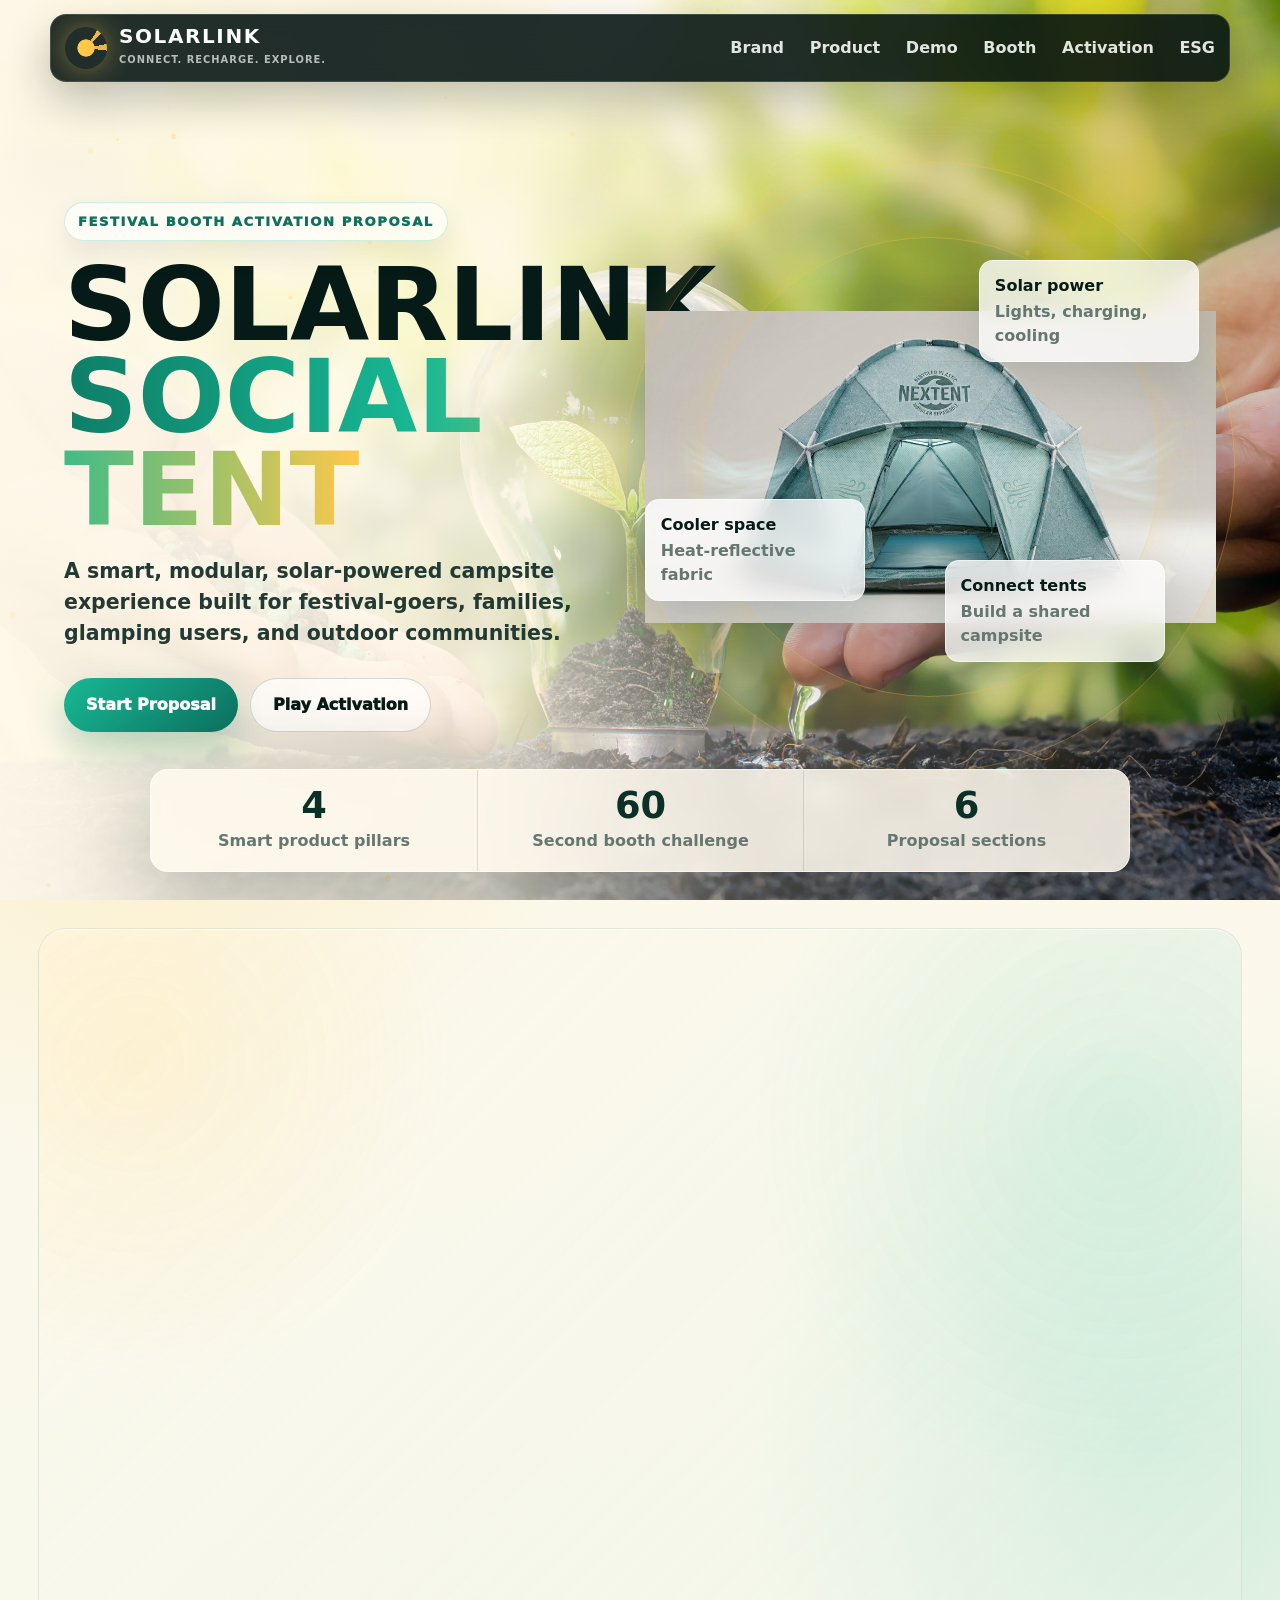
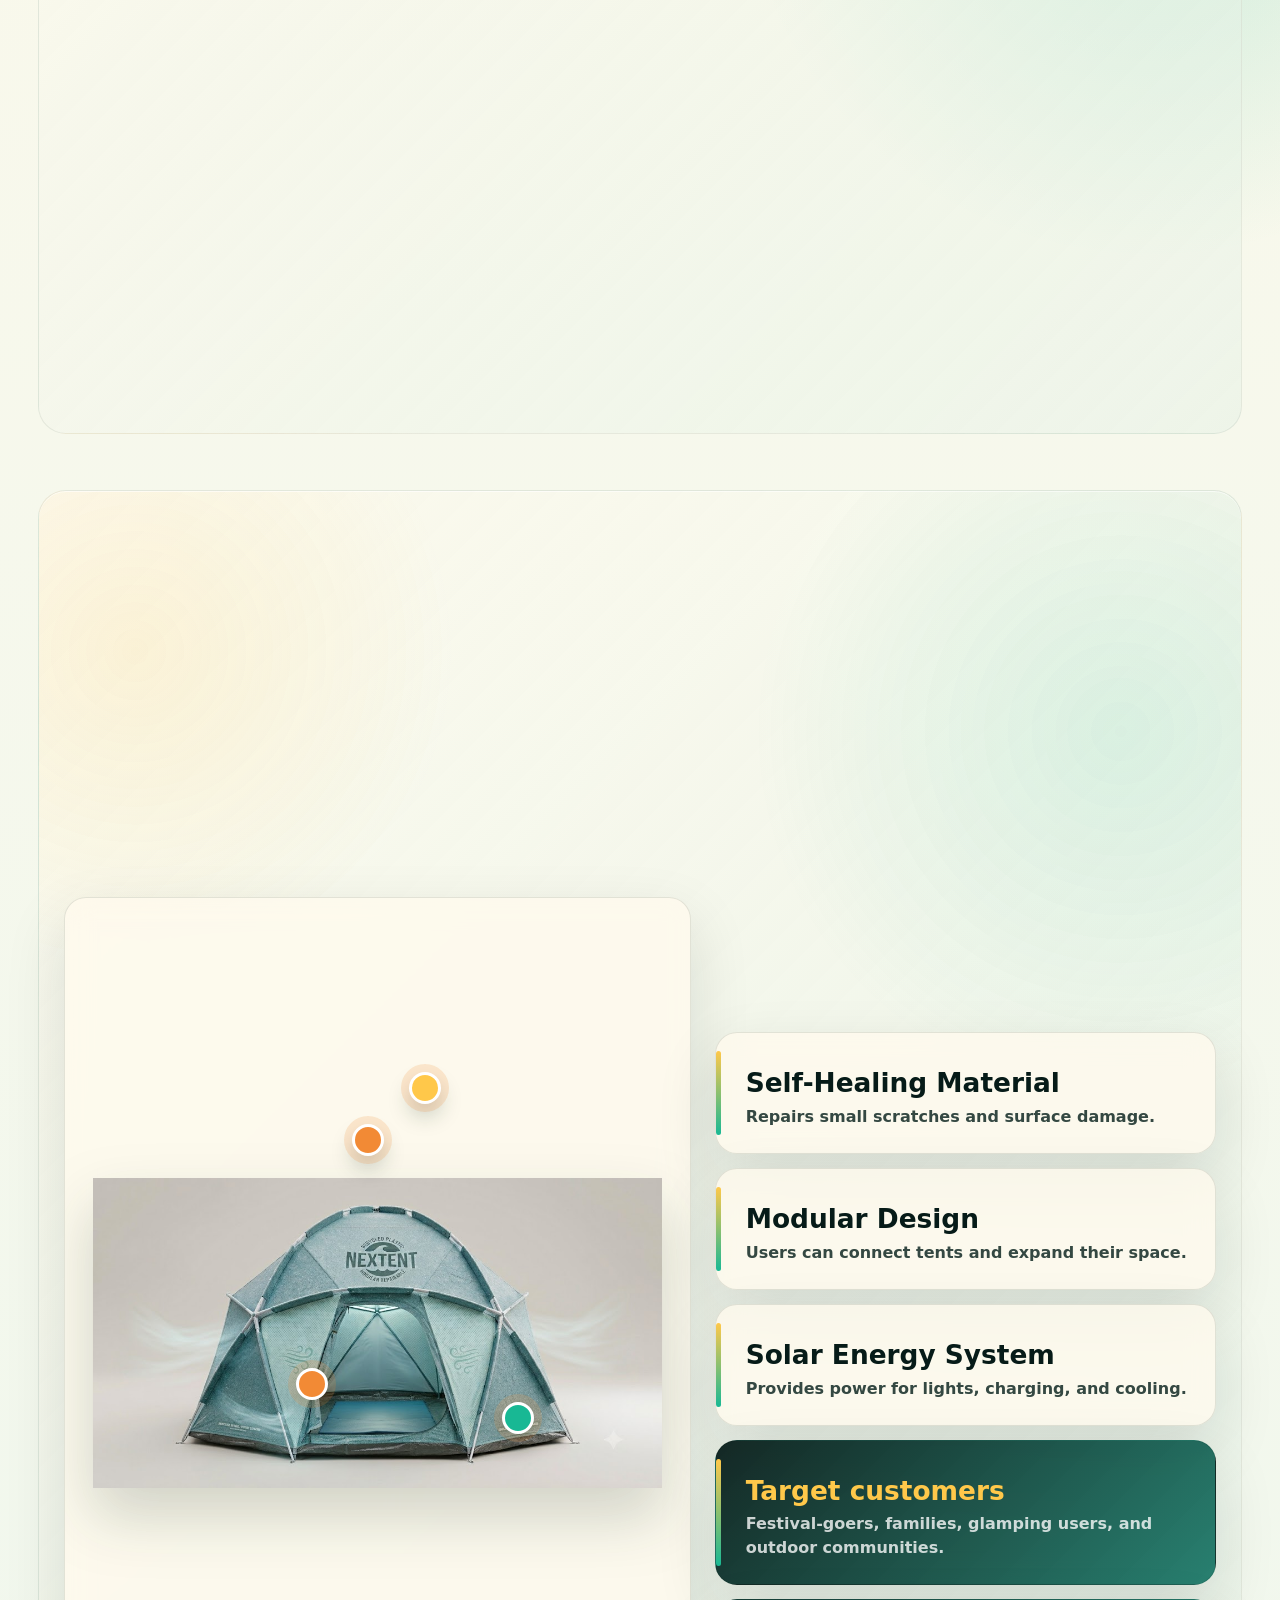
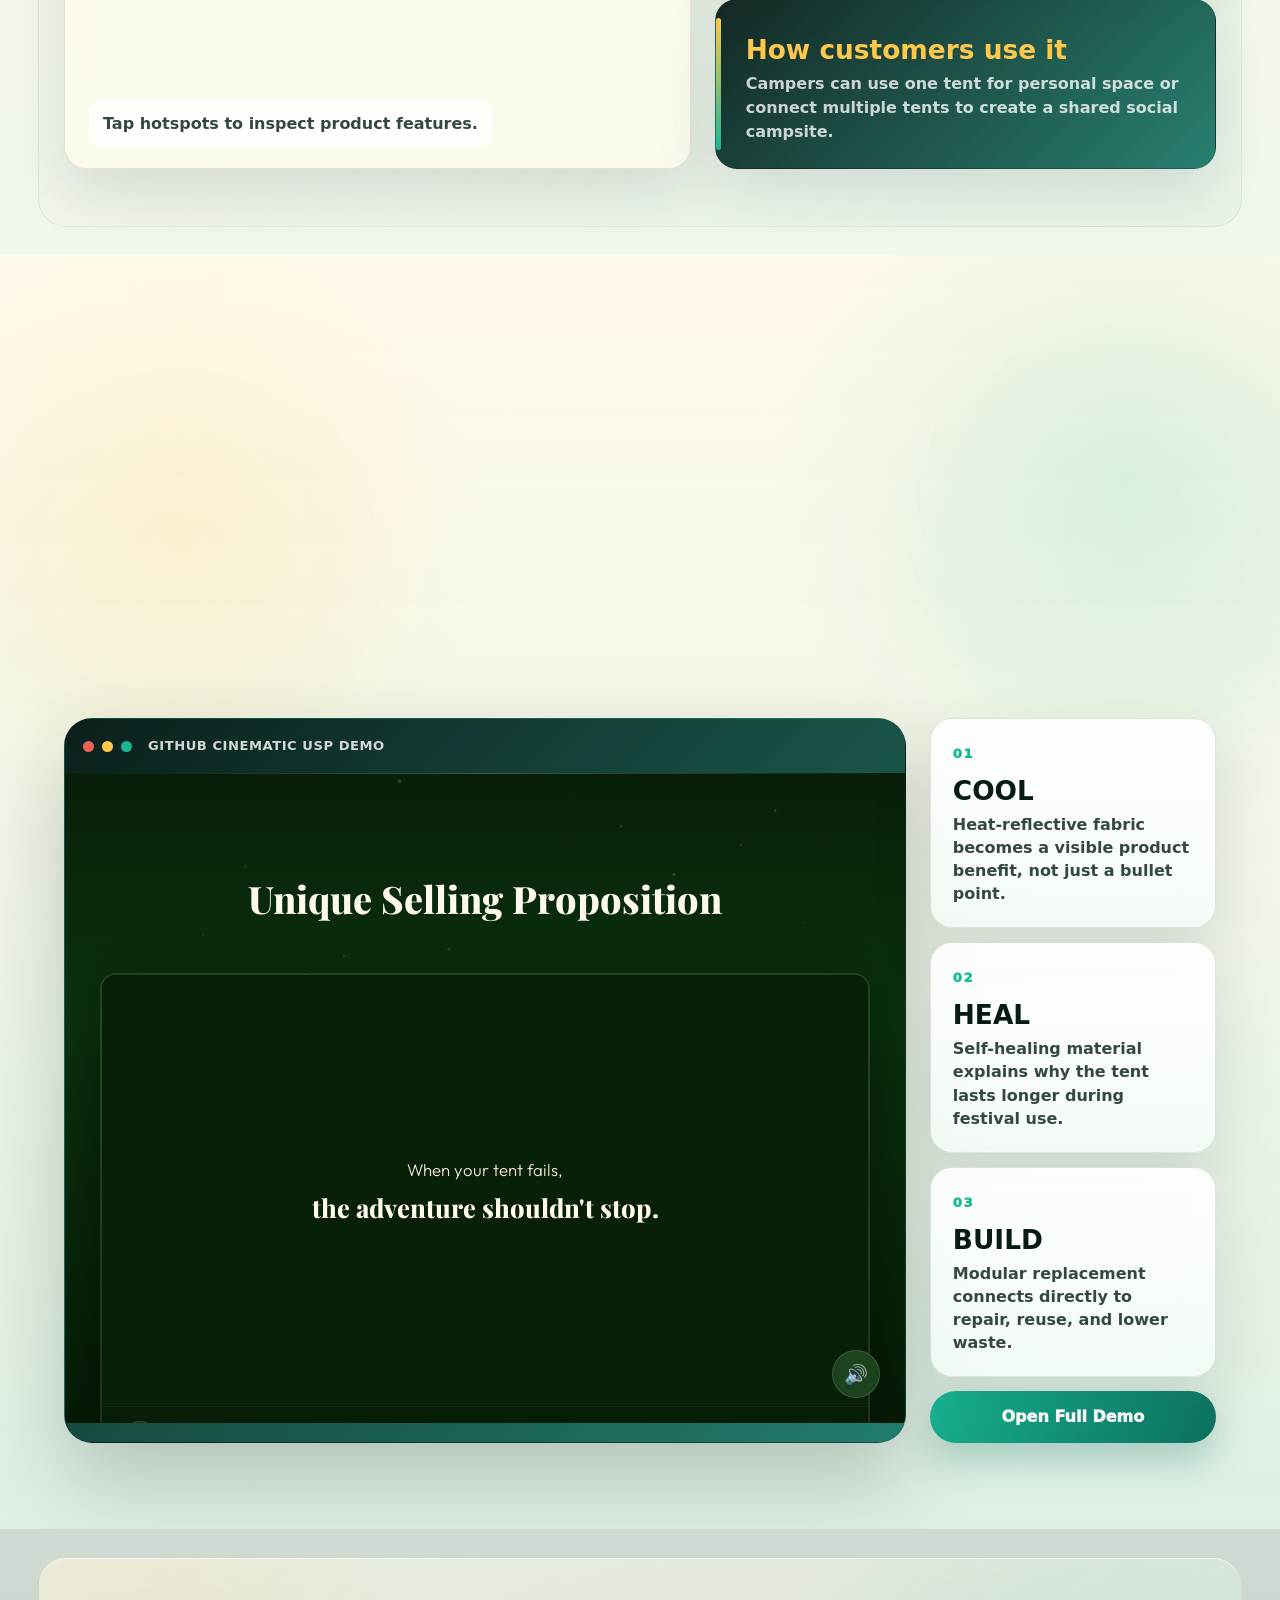
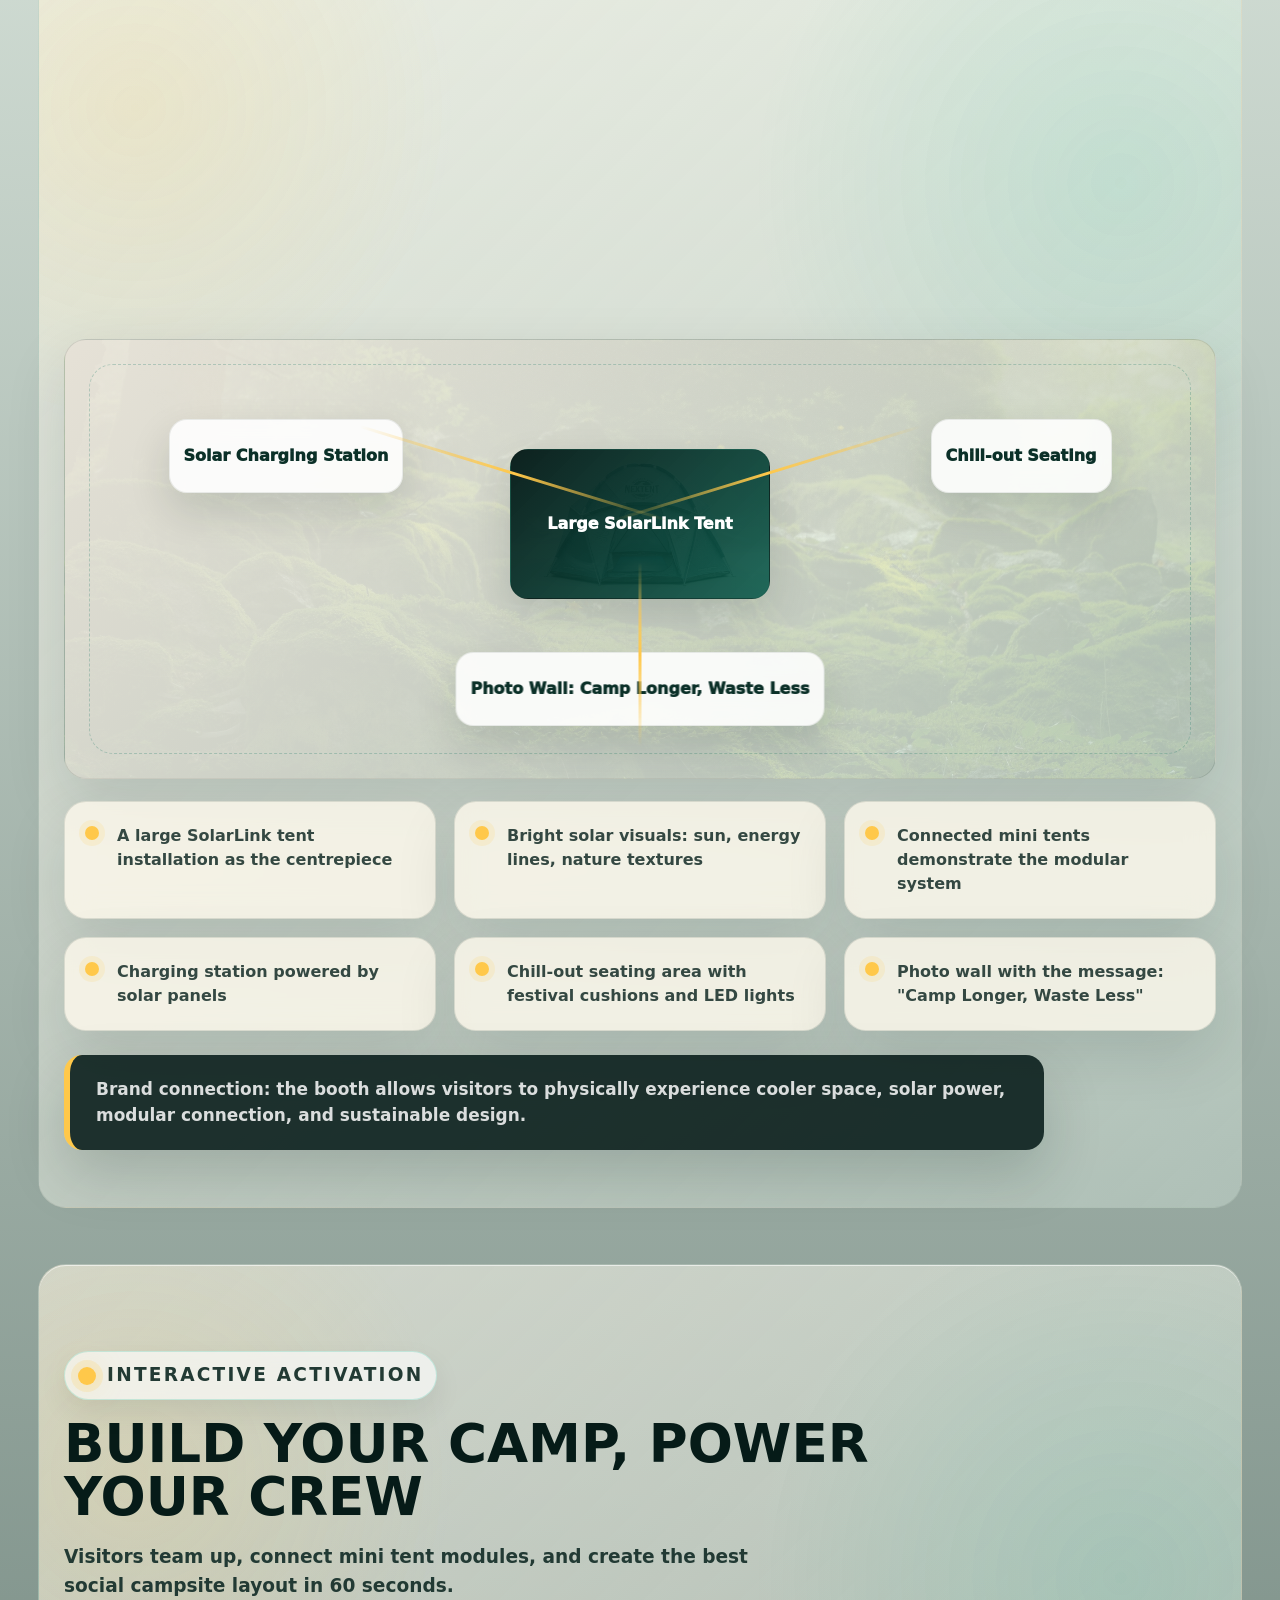
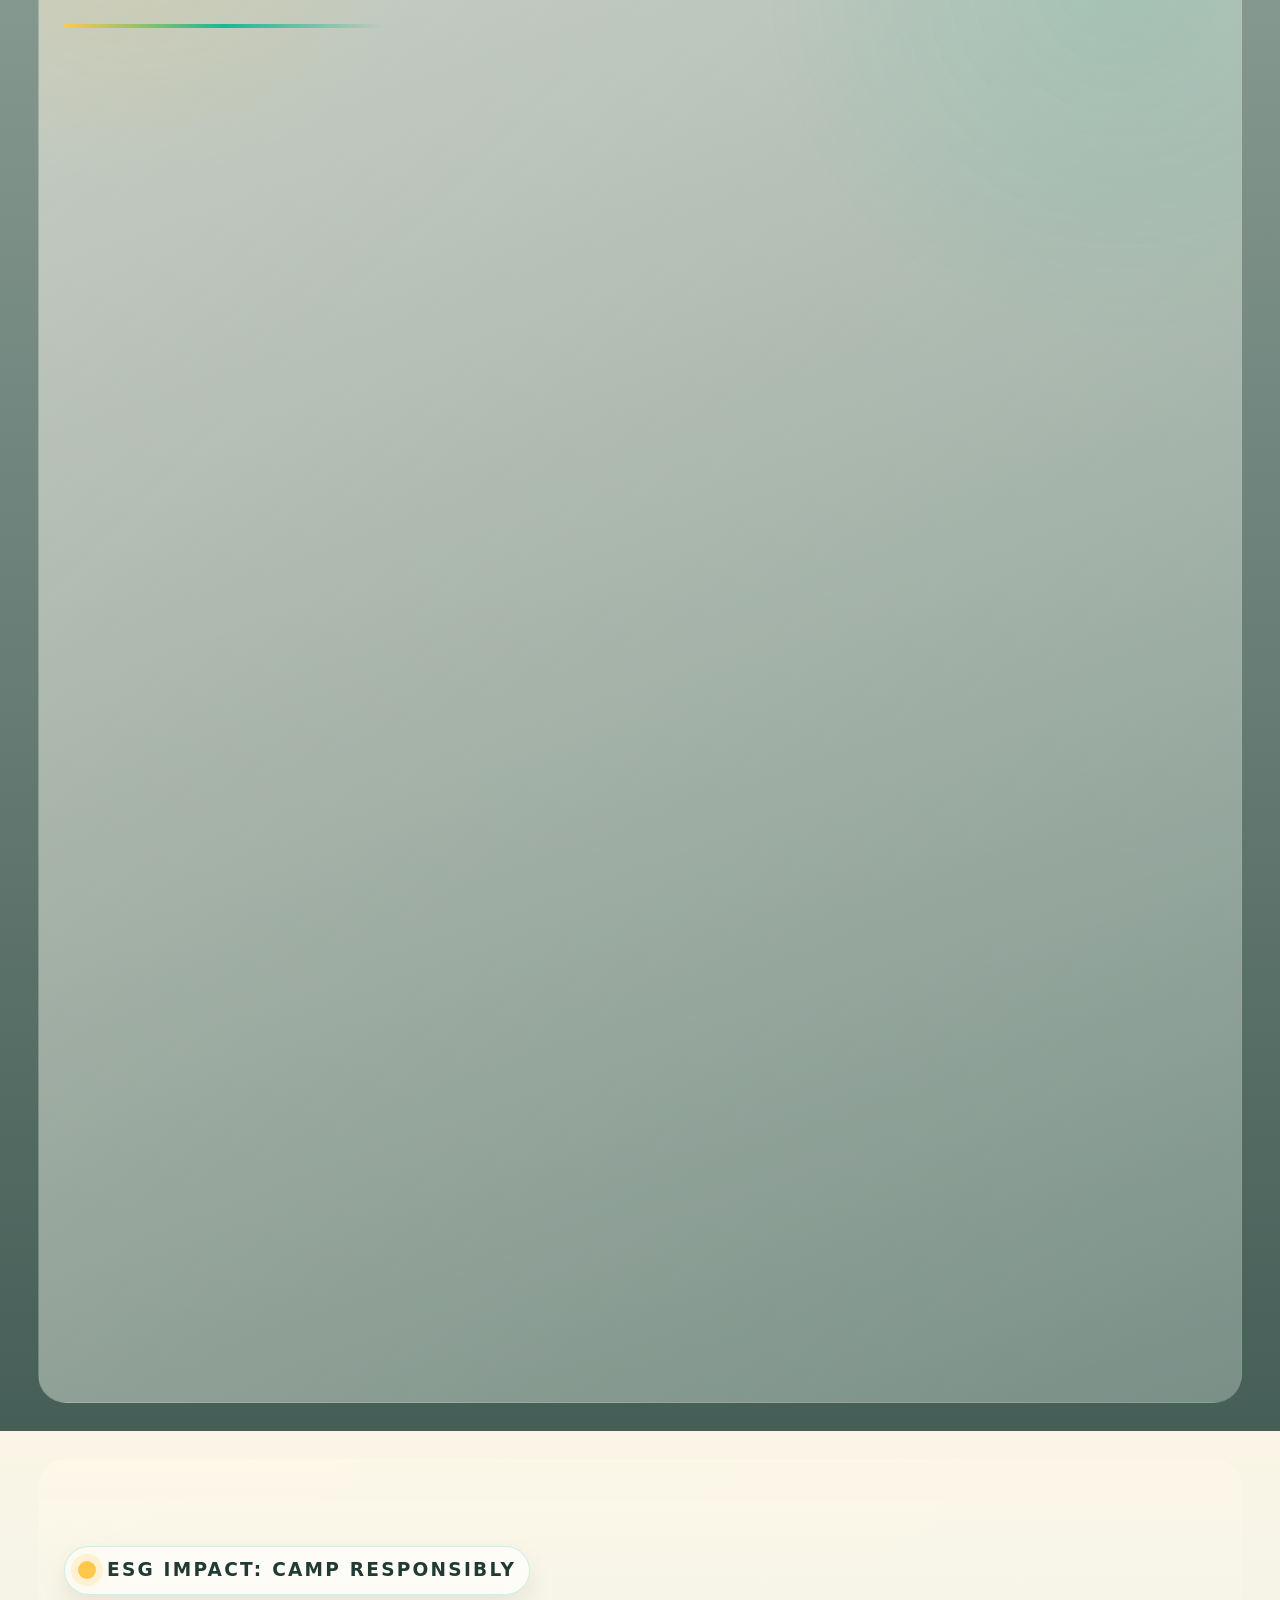
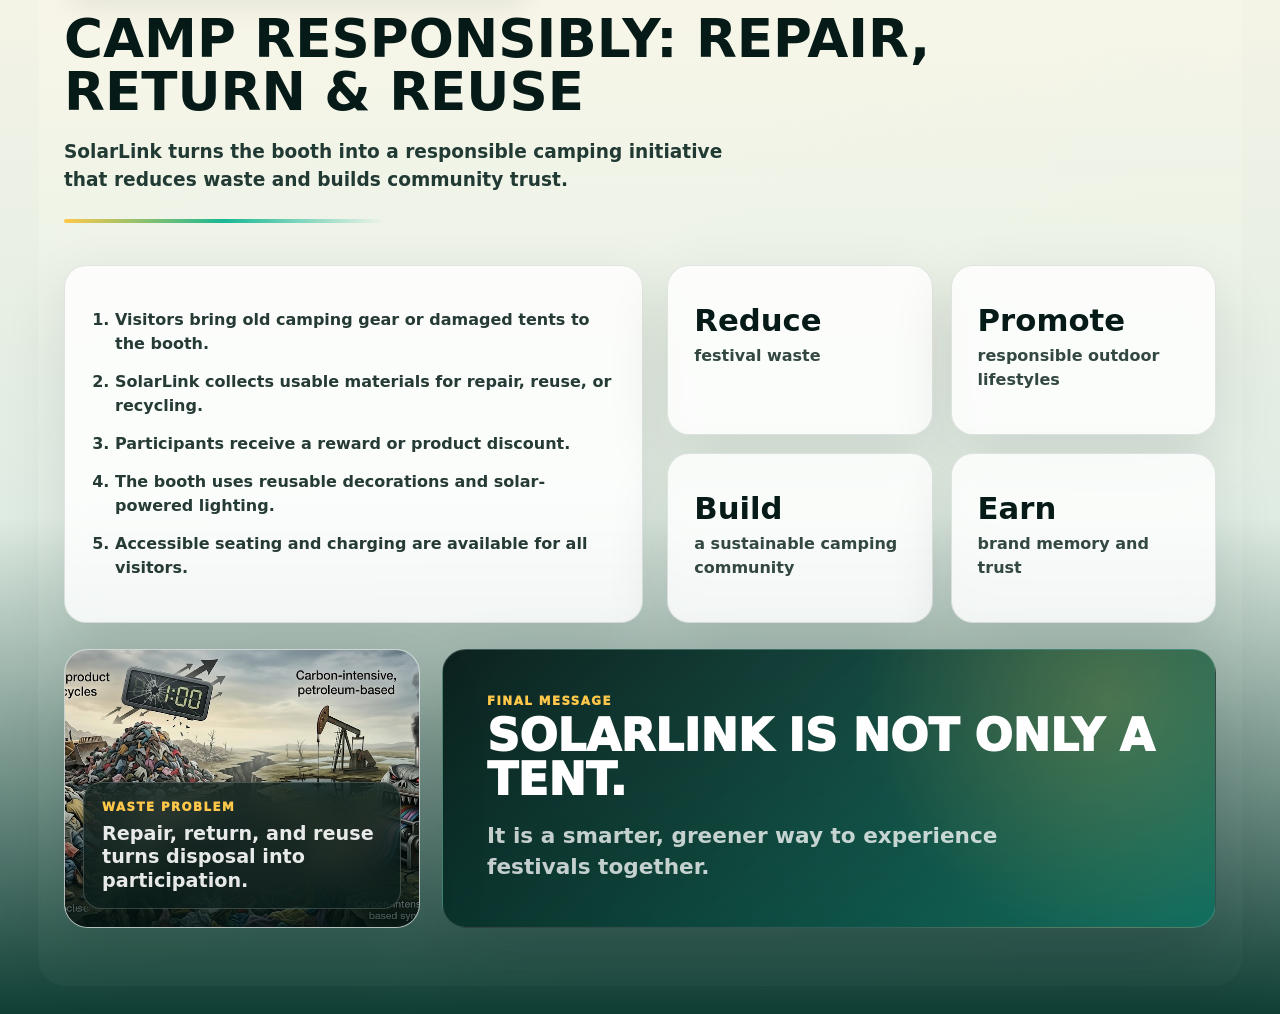
==== commit 2c6baac8: "Remove pricing section" ====
--- a/index.html
+++ b/index.html
@@ -21,7 +21,6 @@
       <a href="#brand">Brand</a>
       <a href="#product">Product</a>
       <a href="#demo">Demo</a>
-      <a href="#pricing">Pricing</a>
       <a href="#booth">Booth</a>
       <a href="#activation">Activation</a>
       <a href="#impact">ESG</a>
@@ -125,7 +124,7 @@
       <div class="section-heading reveal">
         <p class="kicker">Prototype Video Demo</p>
         <h2>Watch the USP become an interactive product story</h2>
-        <p>The GitHub prototype is embedded here as a cinematic demo frame, so judges can see the cooling, healing, and modular logic before the pricing and booth plan.</p>
+        <p>The GitHub prototype is embedded here as a cinematic demo frame, so judges can see the cooling, healing, and modular logic before the booth plan.</p>
       </div>
       <div class="demo-layout">
         <div class="demo-player glass-card reveal">
@@ -163,44 +162,6 @@
       </div>
     </section>
 
-    <section class="slide-section pricing-section" id="pricing">
-      <div class="section-heading reveal">
-        <p class="kicker">Pricing Strategy</p>
-        <h2>Premium Pricing for Long-Term Value</h2>
-        <p>SolarLink is positioned as a premium sustainable outdoor solution, not just a traditional tent.</p>
-      </div>
-      <div class="pricing-showcase">
-        <div class="pricing-grid">
-          <article class="price-card main reveal"><span>Main Tent</span><strong>US$499</strong><p>Smart, modular, solar-ready festival tent.</p></article>
-          <article class="price-card reveal"><span>Expansion Module</span><strong>US$149</strong><p>Connect and expand shared campsite space.</p></article>
-          <article class="price-card reveal"><span>Solar Power Upgrade</span><strong>US$199</strong><p>Power lights, cooling, and charging moments.</p></article>
-          <article class="price-card reveal"><span>Repair Kit</span><strong>US$29</strong><p>Replace small parts instead of the whole tent.</p></article>
-        </div>
-        <figure class="media-card pricing-media reveal">
-          <img src="assets/nextent-roadshow/image19.png" alt="Outdoor market value chart">
-          <figcaption>
-            <span>Premium logic</span>
-            <strong>Higher upfront price, lower replacement waste over time.</strong>
-          </figcaption>
-        </figure>
-      </div>
-      <div class="value-ribbon reveal">
-        <div>Advanced solar technology</div>
-        <div>Self-healing fabric</div>
-        <div>Durable, repairable, expandable</div>
-        <div>Lower long-term cost</div>
-      </div>
-      <div class="why-panel glass-card reveal">
-        <h3>Why Premium Pricing?</h3>
-        <ul>
-          <li>Advanced solar technology and self-healing fabric</li>
-          <li>Durable, repairable, and expandable design</li>
-          <li>Lower long-term cost because customers do not need to replace the entire tent</li>
-          <li>Positioned as a premium sustainable outdoor solution, not just a traditional tent</li>
-        </ul>
-      </div>
-    </section>
-
     <section class="slide-section booth-section" id="booth">
       <div class="section-heading reveal">
         <p class="kicker">Festival Booth Concept</p>
--- a/solarlink.css
+++ b/solarlink.css
@@ -1372,3 +1372,508 @@
     font-size: clamp(1.8rem, 10vw, 3rem);
   }
 }
+
+/* ========================= MOBILE PRESENTATION PASS ========================= */
+
+@media (max-width: 760px) {
+  body {
+    background:
+      radial-gradient(circle at 20% 8%, rgba(255, 200, 74, 0.22), transparent 14rem),
+      radial-gradient(circle at 92% 18%, rgba(24, 184, 148, 0.18), transparent 15rem),
+      linear-gradient(180deg, #fff9ea 0%, #eef8ee 42%, #103f36 100%);
+  }
+
+  .site-nav {
+    left: 10px;
+    right: 10px;
+    top: 10px;
+    width: auto;
+    min-height: auto;
+    flex-direction: column;
+    align-items: stretch;
+    gap: 9px;
+    padding: 10px;
+    border-radius: 18px;
+    transform: none;
+  }
+
+  .brand {
+    gap: 9px;
+    min-width: 0;
+  }
+
+  .brand-mark {
+    width: 38px;
+    height: 38px;
+    flex: 0 0 38px;
+  }
+
+  .brand strong {
+    font-size: 1rem;
+    letter-spacing: 0.08em;
+  }
+
+  .brand small {
+    font-size: 0.5rem;
+    letter-spacing: 0.11em;
+  }
+
+  .site-nav nav {
+    display: flex;
+    width: 100%;
+    gap: 7px;
+    overflow-x: auto;
+    padding-top: 9px;
+    border-top: 1px solid rgba(255, 255, 255, 0.12);
+    scrollbar-width: none;
+  }
+
+  .site-nav nav::-webkit-scrollbar {
+    display: none;
+  }
+
+  .site-nav nav a {
+    flex: 0 0 auto;
+    padding: 8px 10px;
+    border: 1px solid rgba(255, 255, 255, 0.12);
+    border-radius: 999px;
+    background: rgba(255, 255, 255, 0.07);
+    font-size: 0.72rem;
+    line-height: 1;
+  }
+
+  .section-frame,
+  .slide-section {
+    min-height: auto;
+    padding: 134px 14px 46px;
+  }
+
+  .slide-section {
+    scroll-margin-top: 122px;
+  }
+
+  .slide-section::before {
+    inset: 16px 8px;
+    border-radius: 22px;
+  }
+
+  .hero {
+    gap: 18px;
+    align-items: start;
+  }
+
+  .hero-content {
+    max-width: none;
+  }
+
+  .kicker {
+    margin-bottom: 14px;
+    padding: 8px 12px 8px 36px;
+    font-size: 0.68rem;
+    line-height: 1.25;
+    letter-spacing: 0.1em;
+  }
+
+  .section-heading .kicker::before {
+    left: 12px;
+    width: 14px;
+    height: 14px;
+    box-shadow: 0 0 0 5px rgba(255, 200, 74, 0.16);
+  }
+
+  h1,
+  h2,
+  .section-heading h2 {
+    font-size: clamp(2.25rem, 11.2vw, 3.35rem);
+    line-height: 0.98;
+  }
+
+  .section-heading {
+    margin-bottom: 22px;
+  }
+
+  .section-heading p,
+  .hero-copy {
+    font-size: 0.98rem;
+    line-height: 1.5;
+  }
+
+  .section-heading::after {
+    width: 150px;
+    height: 3px;
+    margin-top: 18px;
+  }
+
+  .hero-actions {
+    display: grid;
+    grid-template-columns: 1fr 1fr;
+    gap: 10px;
+    margin-top: 22px;
+  }
+
+  .btn {
+    min-height: 48px;
+    padding: 12px 14px;
+    font-size: 0.88rem;
+    white-space: normal;
+  }
+
+  .hero-visual {
+    min-height: 292px;
+    border-radius: 24px;
+  }
+
+  .hero-visual img {
+    width: 110%;
+    max-width: 430px;
+    transform: translateY(8px);
+  }
+
+  .solar-ring {
+    opacity: 0.34;
+  }
+
+  .hero-stats {
+    display: grid;
+    grid-template-columns: repeat(3, minmax(0, 1fr));
+    gap: 0;
+    margin-top: 16px;
+    padding: 12px;
+    border-radius: 18px;
+  }
+
+  .hero-stats div {
+    min-height: 74px;
+    padding: 8px 6px;
+  }
+
+  .hero-stats div + div {
+    border-top: 0;
+    border-left: 1px solid rgba(6, 27, 24, 0.12);
+  }
+
+  .hero-stats strong {
+    font-size: 1.55rem;
+  }
+
+  .hero-stats span {
+    font-size: 0.68rem;
+    line-height: 1.2;
+  }
+
+  .glass-card,
+  .feature-card,
+  .price-card,
+  .mini-card,
+  .reward-card,
+  .metric-card {
+    border-radius: 18px;
+    box-shadow: 0 18px 42px rgba(6, 27, 24, 0.1);
+  }
+
+  .glass-card {
+    padding: 18px;
+  }
+
+  .brand-showcase,
+  .product-layout,
+  .pricing-showcase,
+  .demo-layout,
+  .activation-game,
+  .impact-layout,
+  .final-message-card {
+    gap: 16px;
+  }
+
+  .identity-panel {
+    padding: 12px;
+  }
+
+  .identity-panel div {
+    padding: 14px;
+  }
+
+  .brand-grid {
+    gap: 12px;
+  }
+
+  .tagline-band {
+    width: 100%;
+    margin-top: 18px;
+    padding: 13px 16px;
+    border-radius: 18px;
+    font-size: 1rem;
+    text-align: center;
+  }
+
+  .media-card,
+  .brand-media,
+  .pricing-media,
+  .activation-proof-strip .media-card,
+  .impact-media {
+    min-height: 205px;
+    border-radius: 20px;
+  }
+
+  .media-card figcaption {
+    left: 12px;
+    right: 12px;
+    bottom: 12px;
+    padding: 12px 14px;
+    border-radius: 14px;
+  }
+
+  .media-card figcaption strong {
+    font-size: 0.98rem;
+  }
+
+  .product-visual {
+    min-height: 310px;
+    padding: 12px;
+  }
+
+  .product-visual img {
+    width: 112%;
+  }
+
+  .hotspot {
+    width: 26px;
+    height: 26px;
+    border-width: 2px;
+    box-shadow: 0 0 0 6px rgba(242, 138, 53, 0.16), 0 10px 18px rgba(6, 27, 24, 0.18);
+  }
+
+  .hotspot-tip {
+    left: 12px;
+    right: 12px;
+    bottom: 12px;
+    font-size: 0.84rem;
+  }
+
+  .feature-stack {
+    gap: 10px;
+  }
+
+  .feature-card {
+    min-height: auto;
+    padding: 16px 16px 16px 22px;
+  }
+
+  .feature-card strong,
+  .glass-card h3,
+  .metric-card strong {
+    font-size: 1.35rem;
+  }
+
+  .pricing-showcase .pricing-grid {
+    gap: 12px;
+  }
+
+  .price-card {
+    min-height: auto;
+    padding: 18px;
+  }
+
+  .price-card strong {
+    font-size: 2rem;
+  }
+
+  .value-ribbon {
+    grid-template-columns: 1fr 1fr;
+    border-radius: 16px;
+  }
+
+  .value-ribbon div {
+    padding: 13px 10px;
+    font-size: 0.82rem;
+  }
+
+  .demo-player {
+    border-radius: 20px;
+  }
+
+  .demo-player-bar {
+    min-height: 42px;
+    padding: 0 12px;
+    font-size: 0.64rem;
+  }
+
+  .demo-player-bar span {
+    width: 8px;
+    height: 8px;
+  }
+
+  .demo-player iframe {
+    height: 292px;
+  }
+
+  .demo-notes {
+    gap: 10px;
+  }
+
+  .demo-notes .glass-card {
+    padding: 16px;
+  }
+
+  .booth-map {
+    display: grid;
+    gap: 10px;
+    min-height: auto;
+    padding: 16px;
+  }
+
+  .booth-map::before,
+  .energy-line {
+    display: none;
+  }
+
+  .map-node,
+  .tent-node,
+  .charge-node,
+  .chill-node,
+  .wall-node {
+    position: relative;
+    inset: auto;
+    min-width: 0;
+    min-height: 58px;
+    padding: 13px;
+    transform: none;
+  }
+
+  .tent-node {
+    min-height: 92px;
+  }
+
+  .booth-elements,
+  .reward-grid {
+    gap: 10px;
+  }
+
+  .mini-card,
+  .reward-card {
+    padding: 16px 16px 16px 42px;
+  }
+
+  .mini-card::before,
+  .reward-card::before {
+    left: 16px;
+    top: 20px;
+    width: 10px;
+    height: 10px;
+    box-shadow: 0 0 0 5px rgba(255, 200, 74, 0.14);
+  }
+
+  .brand-connection {
+    margin-top: 16px;
+    padding: 17px 18px;
+    font-size: 0.95rem;
+  }
+
+  .activation-game {
+    grid-template-columns: 1fr;
+    padding: 16px;
+  }
+
+  .game-left {
+    justify-items: center;
+    text-align: center;
+  }
+
+  .timer-circle {
+    width: 142px;
+    height: 142px;
+  }
+
+  .timer-circle span {
+    font-size: 3rem;
+  }
+
+  .camp-board {
+    min-height: auto;
+    gap: 10px;
+    padding: 14px;
+  }
+
+  .camp-board::before,
+  .camp-board::after {
+    display: none;
+  }
+
+  .camp-module {
+    width: 100%;
+    height: auto;
+    min-height: 58px;
+    margin: 0;
+    border-radius: 16px;
+  }
+
+  .why-panel {
+    margin-top: 16px;
+    padding: 18px;
+  }
+
+  .why-panel h3 {
+    font-size: 1.45rem;
+  }
+
+  .why-panel li {
+    padding: 12px 13px;
+    font-size: 0.9rem;
+  }
+
+  .impact-steps {
+    padding: 18px;
+  }
+
+  .impact-steps ol {
+    padding-left: 18px;
+  }
+
+  .impact-steps li {
+    margin: 10px 0;
+    font-size: 0.92rem;
+  }
+
+  .metric-card {
+    padding: 18px;
+  }
+
+  .final-message {
+    min-height: 220px;
+    padding: 22px;
+    border-radius: 20px;
+  }
+
+  .final-message strong {
+    font-size: clamp(1.8rem, 9vw, 2.7rem);
+  }
+
+  .final-message p {
+    font-size: 0.98rem;
+  }
+}
+
+@media (max-width: 420px) {
+  .site-nav nav a {
+    font-size: 0.68rem;
+    padding-inline: 9px;
+  }
+
+  h1,
+  h2,
+  .section-heading h2 {
+    font-size: clamp(2.05rem, 10.5vw, 3rem);
+  }
+
+  .hero-actions {
+    grid-template-columns: 1fr;
+  }
+
+  .hero-visual {
+    min-height: 258px;
+  }
+
+  .demo-player iframe {
+    height: 250px;
+  }
+}
